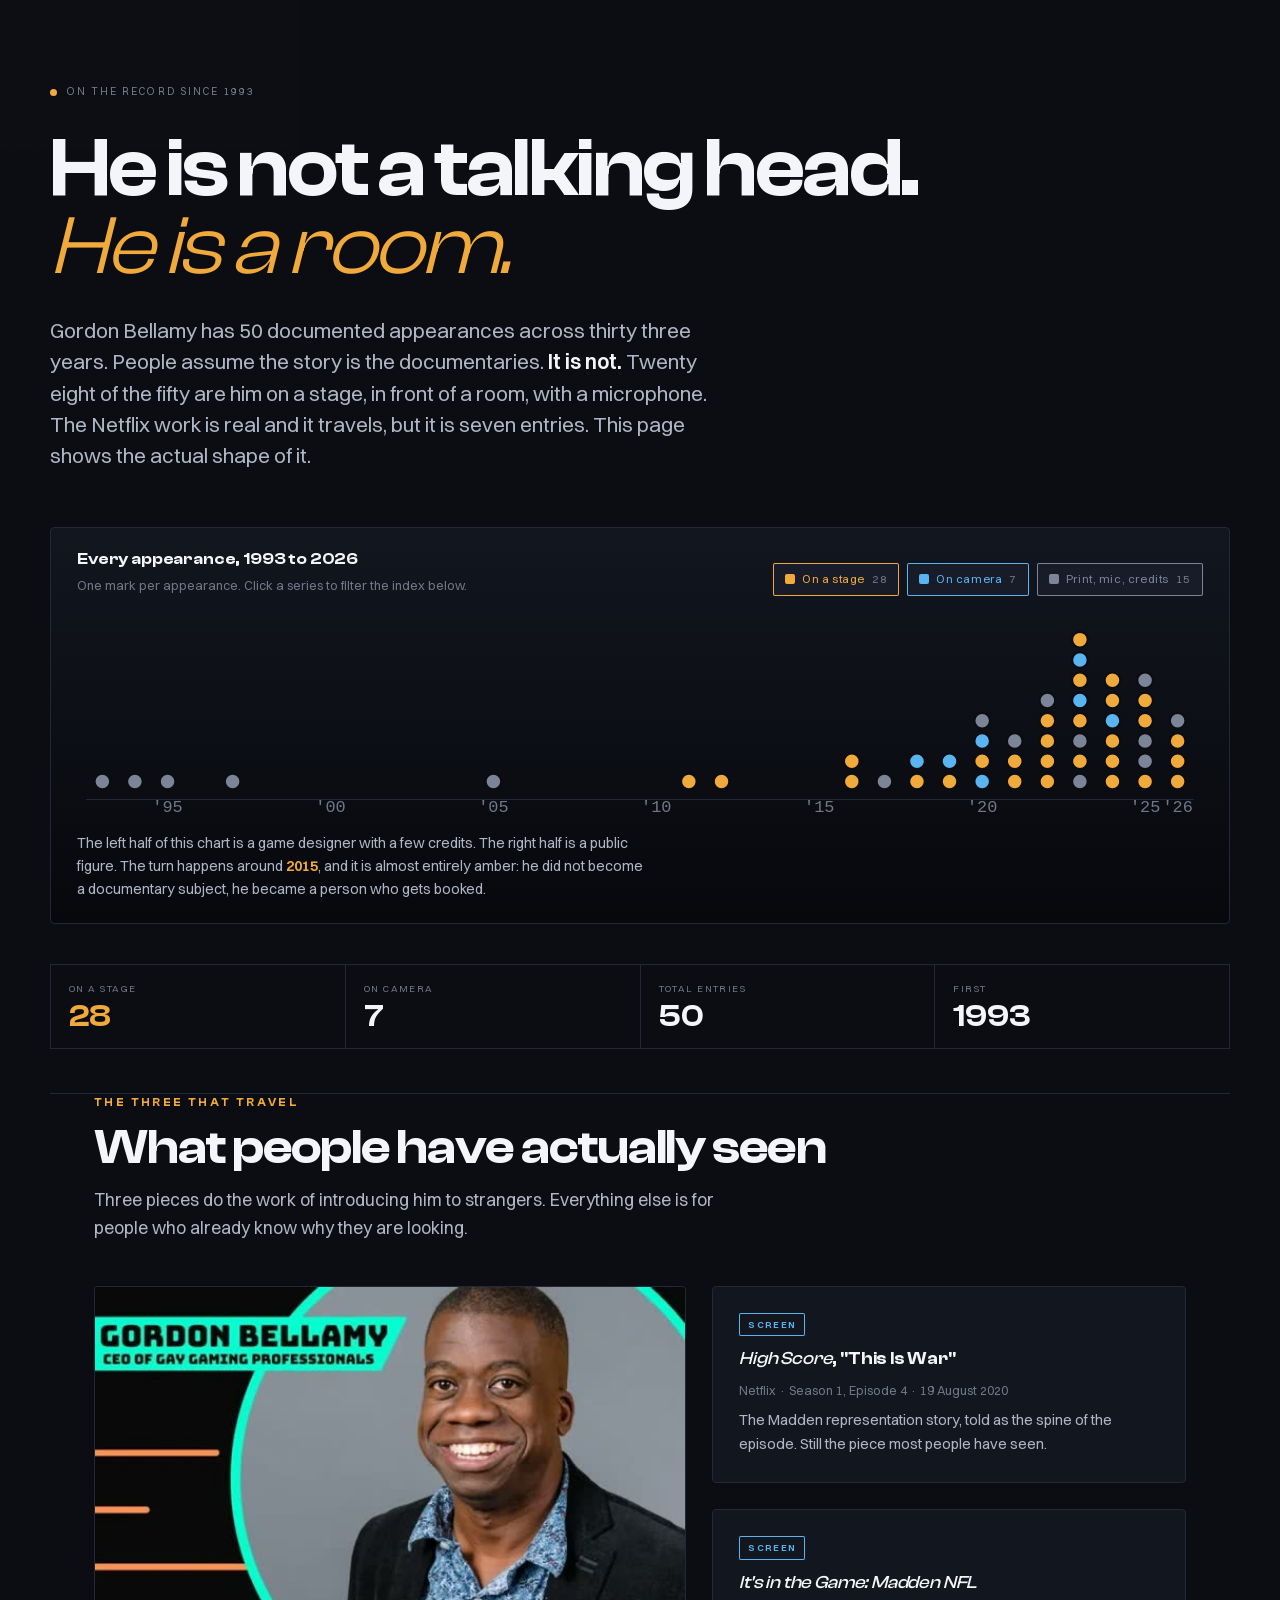
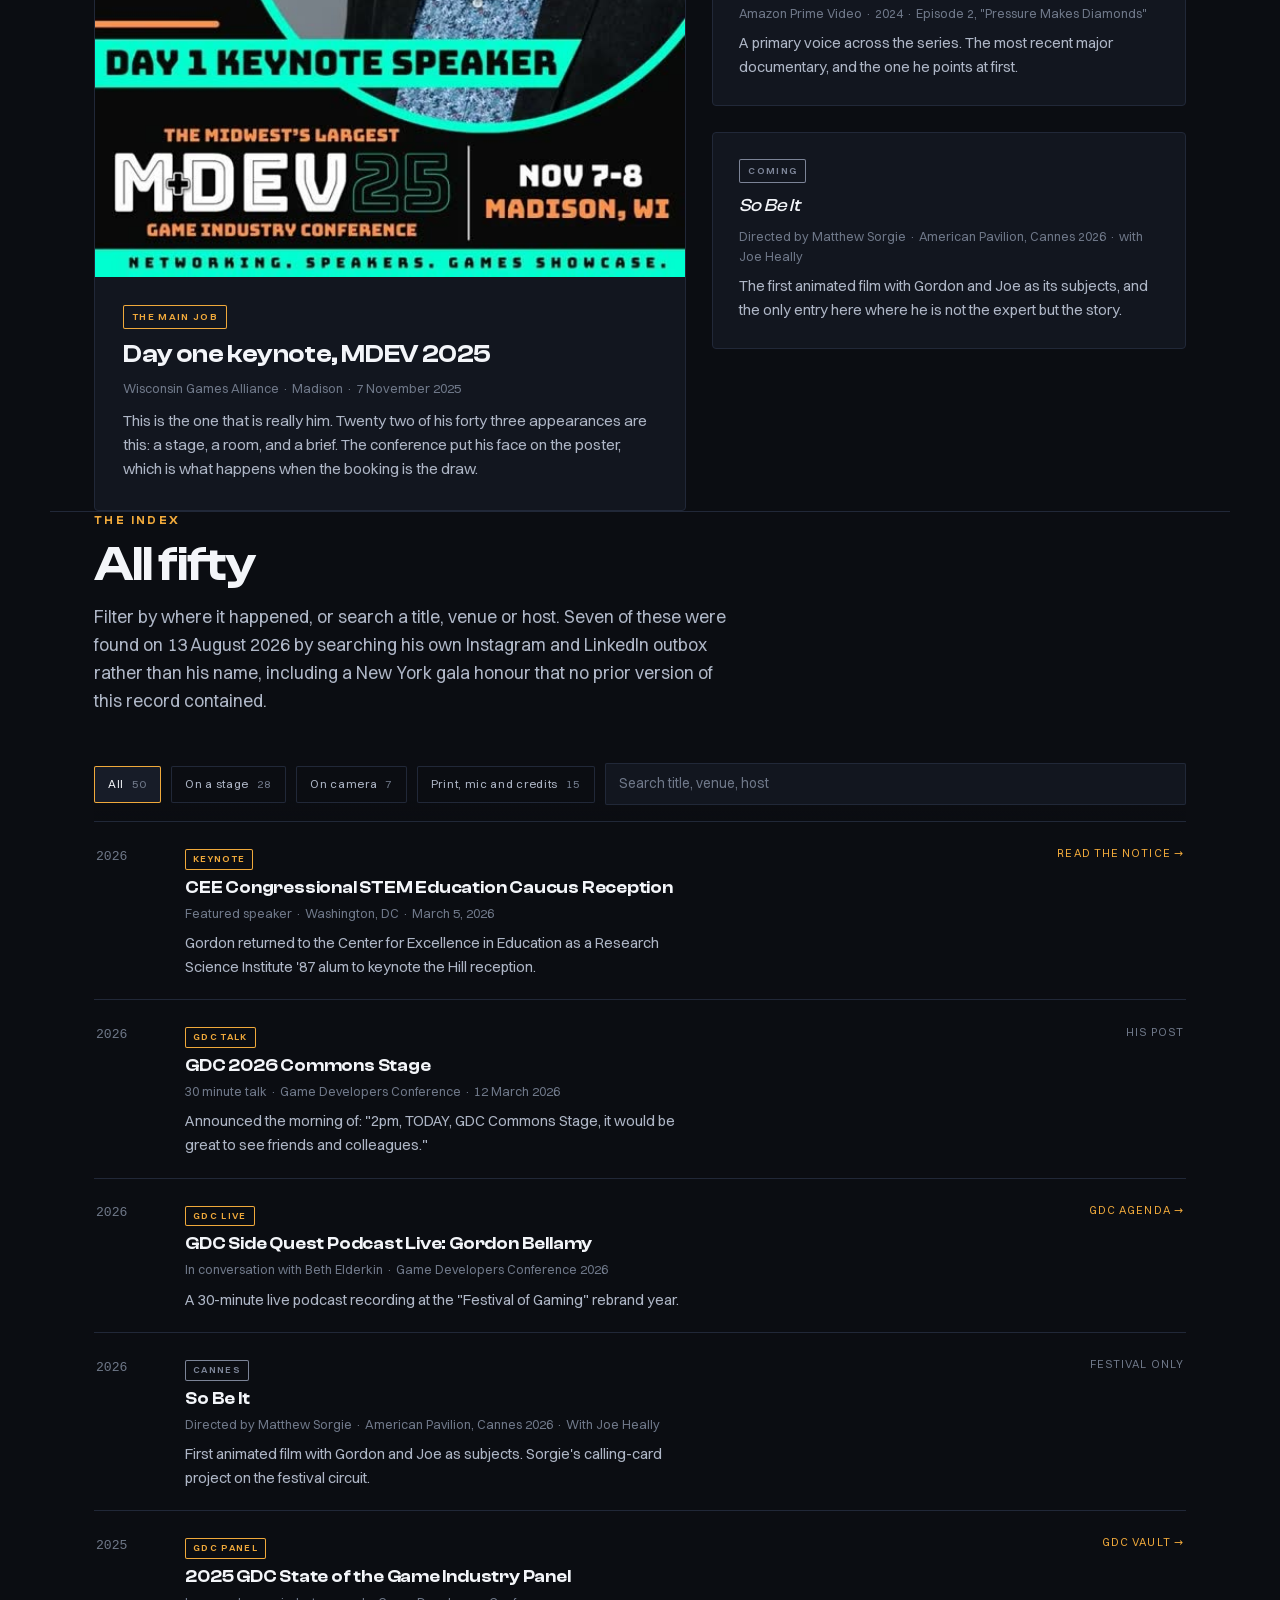
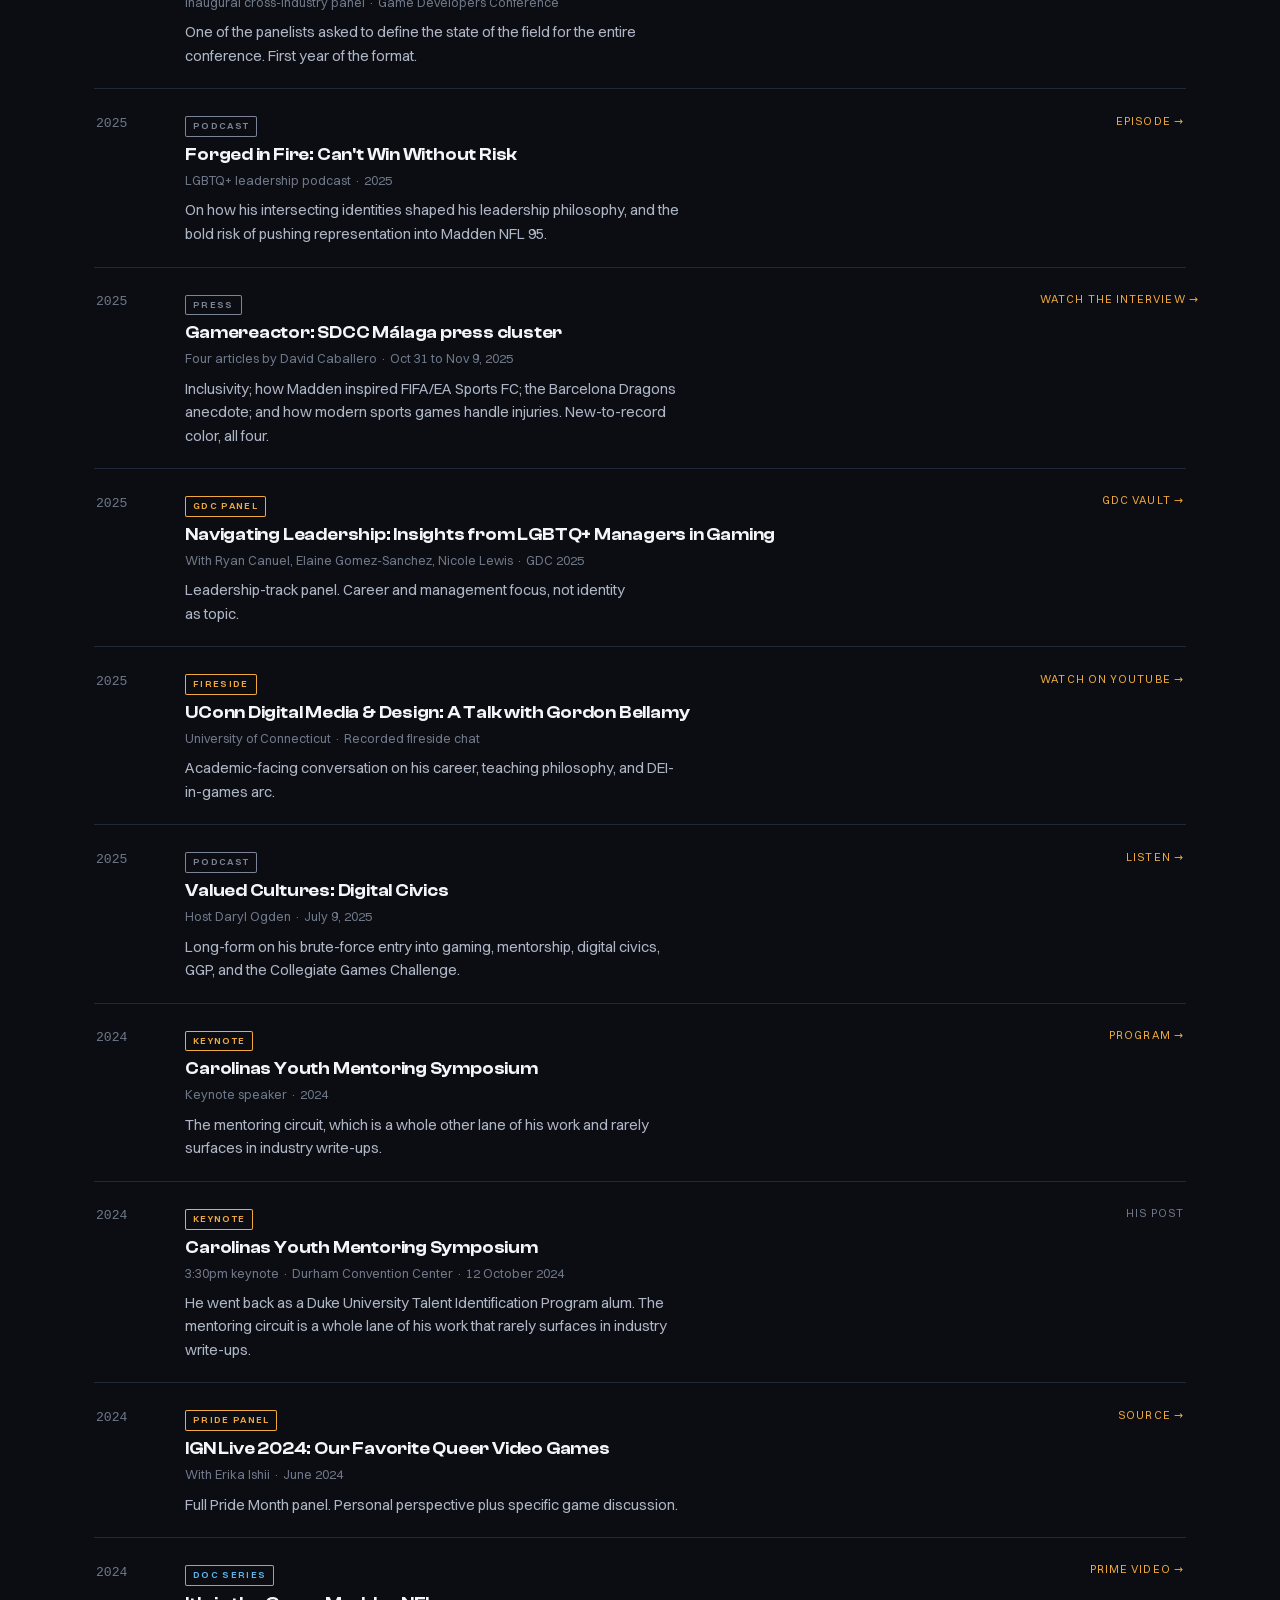
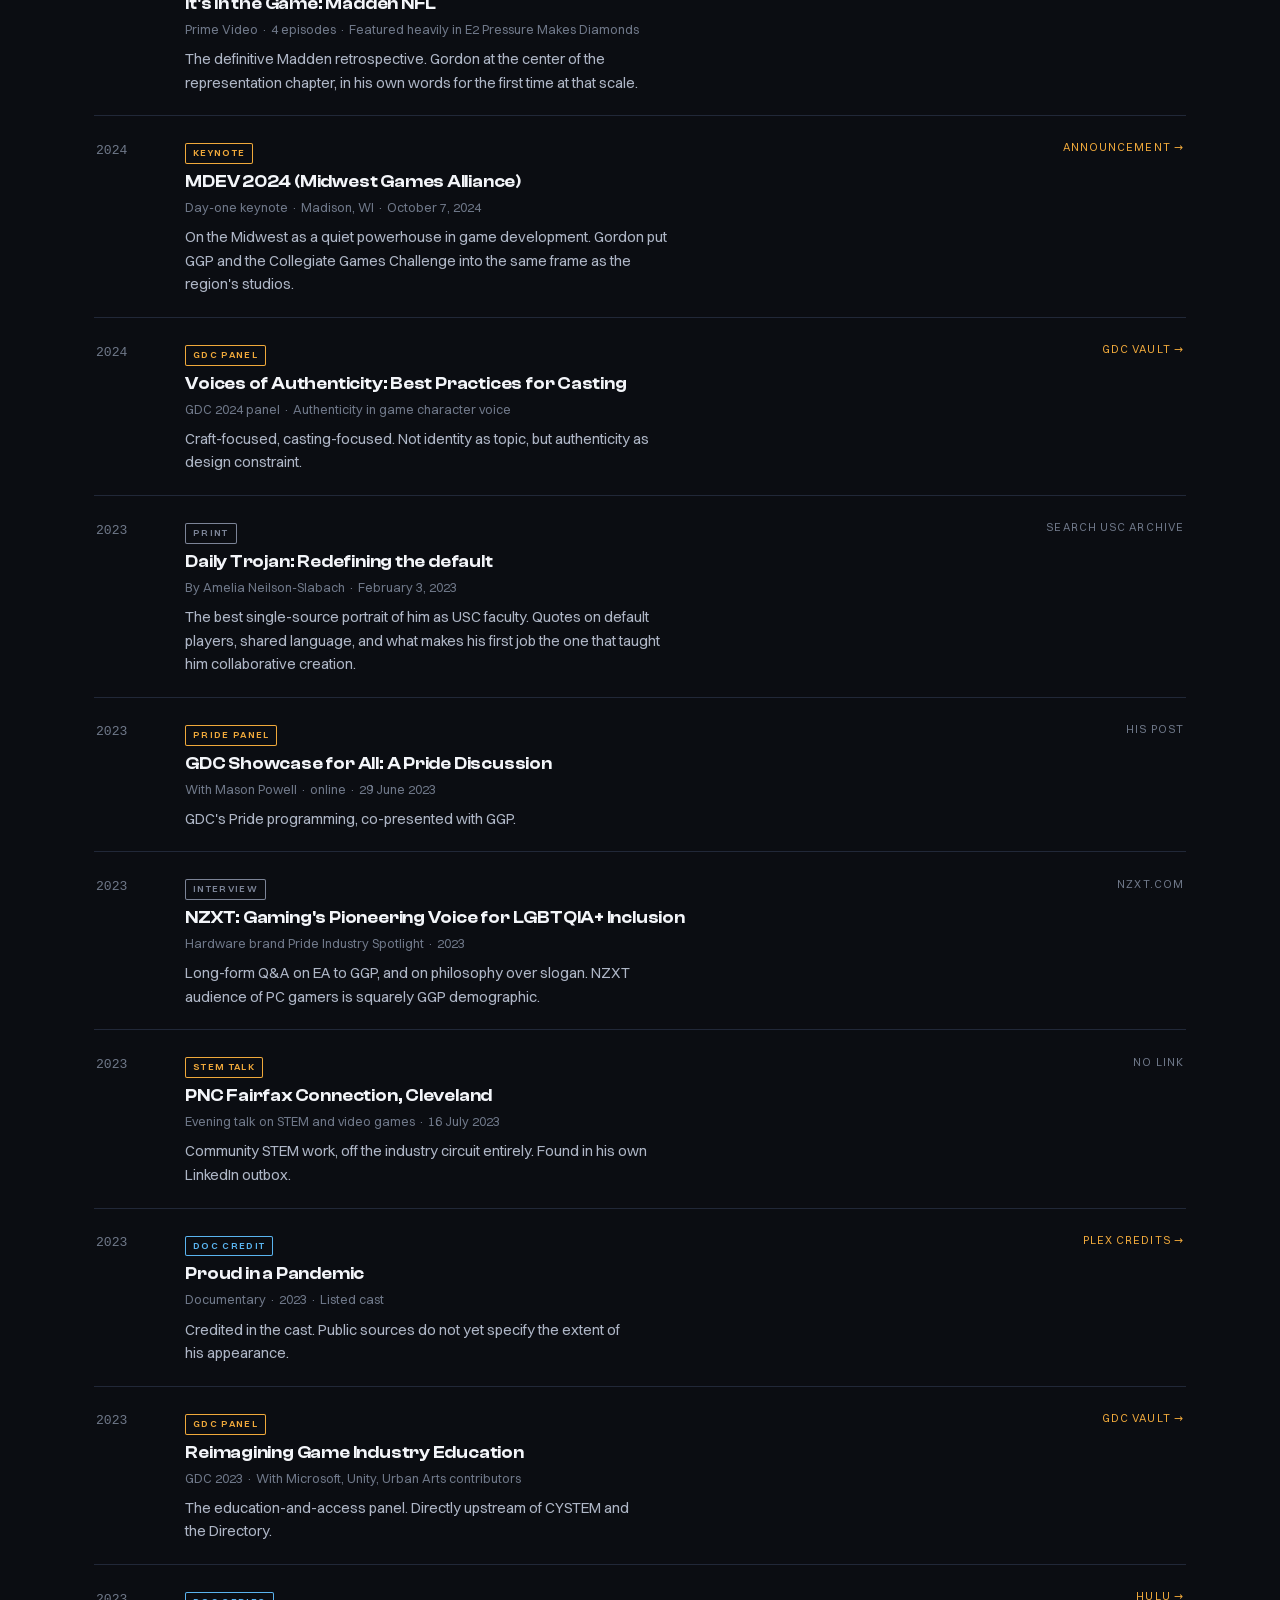
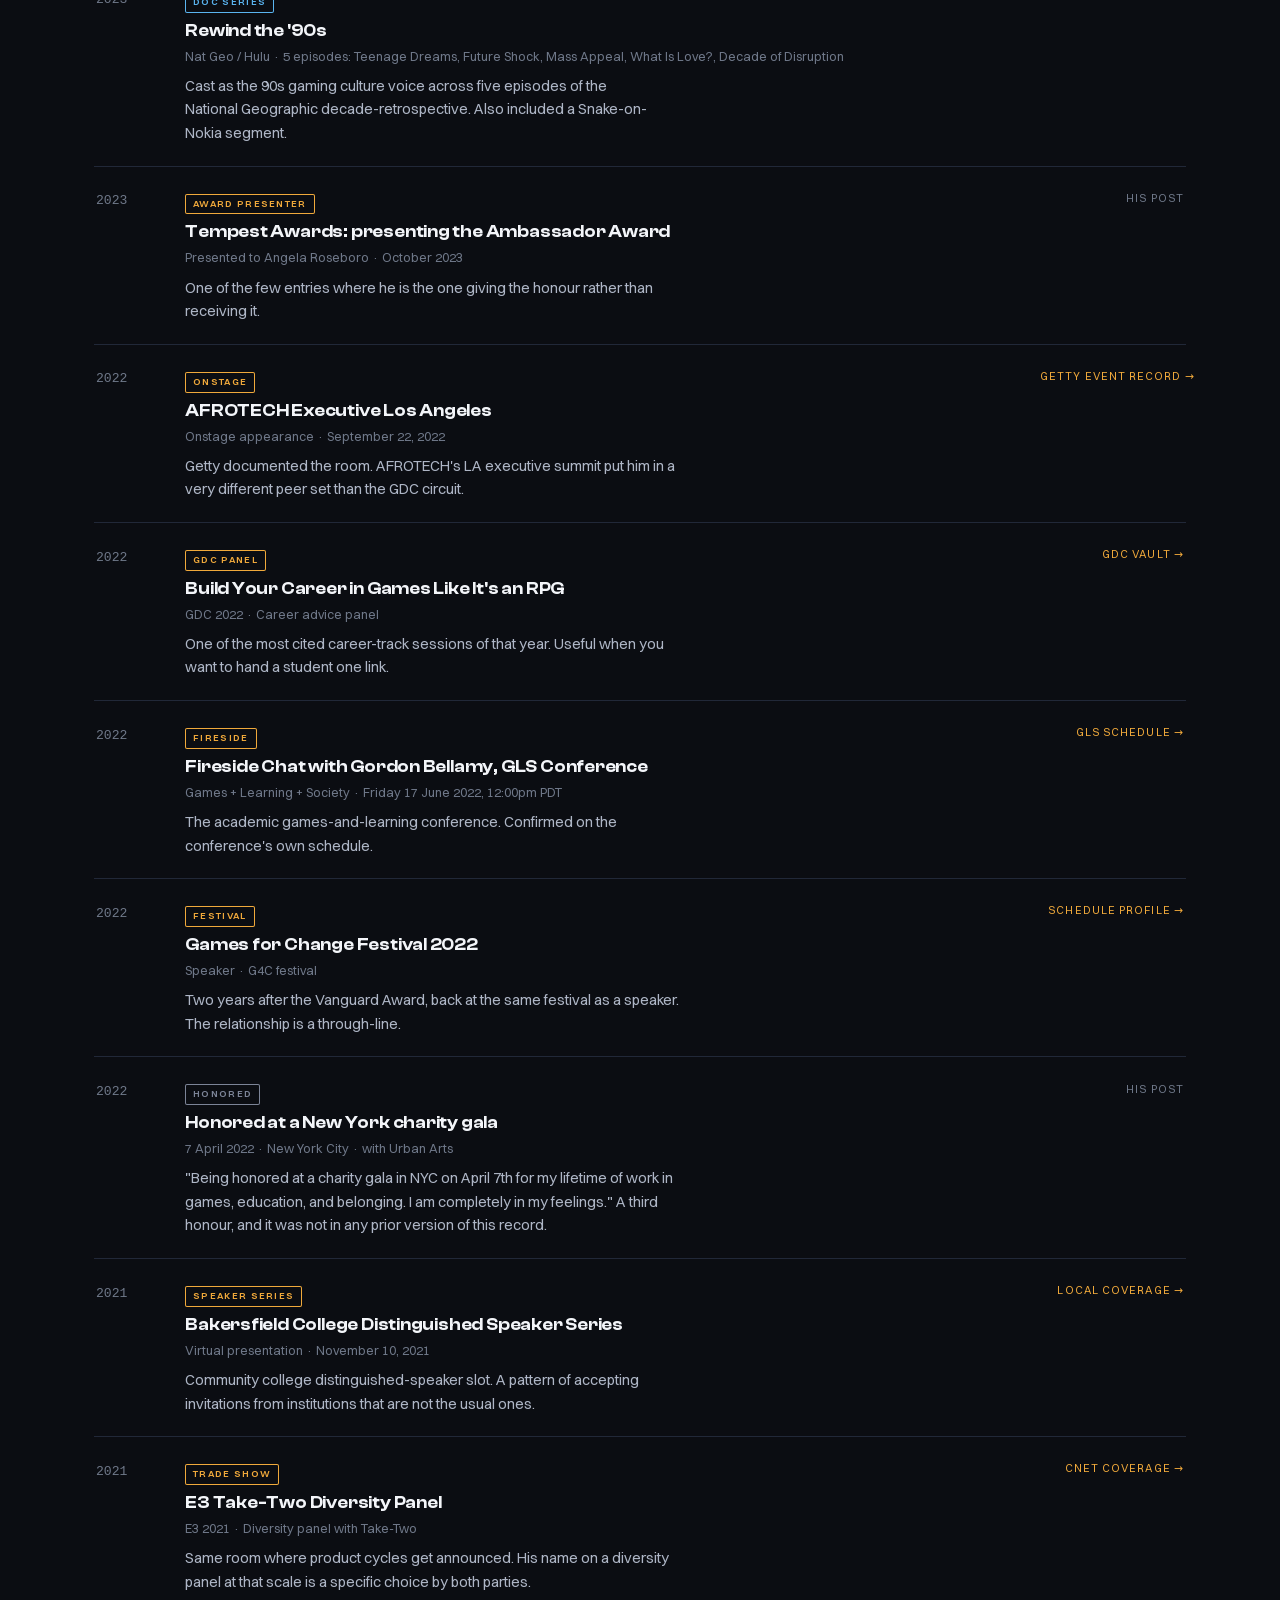
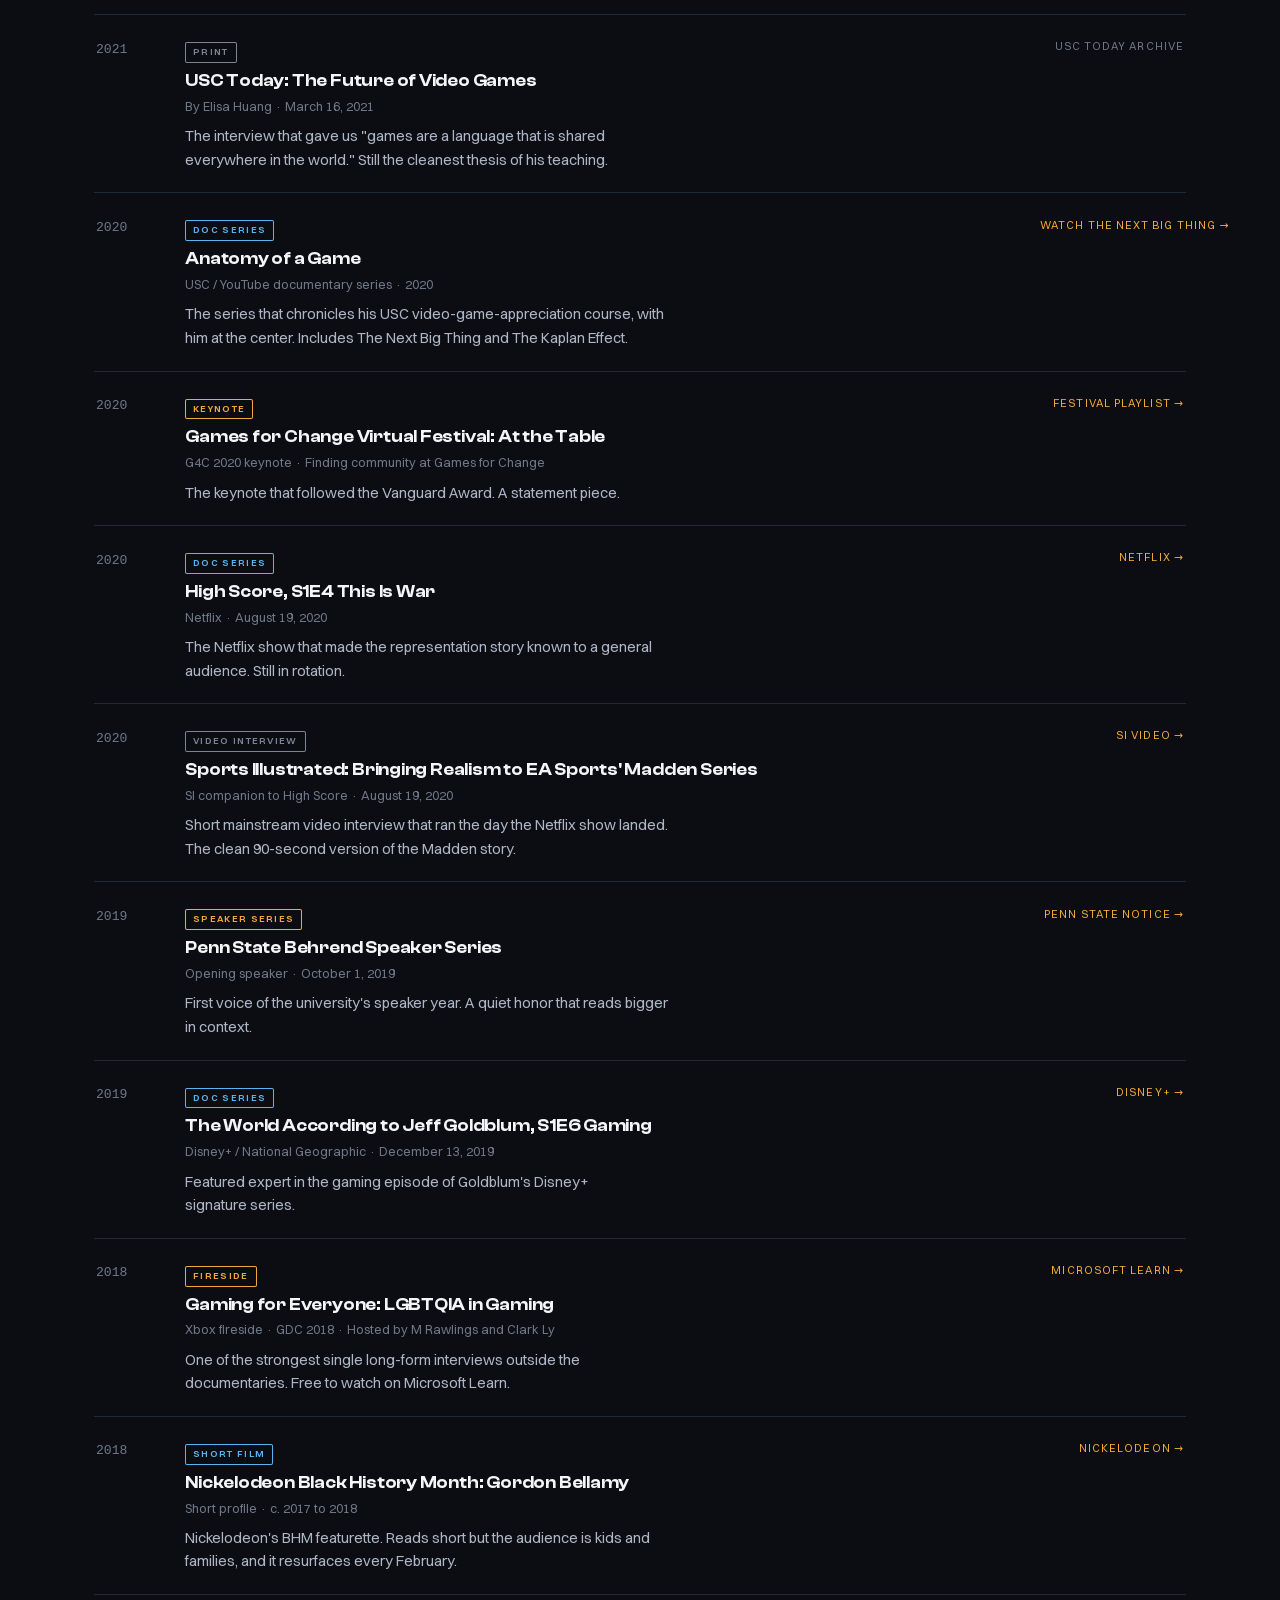
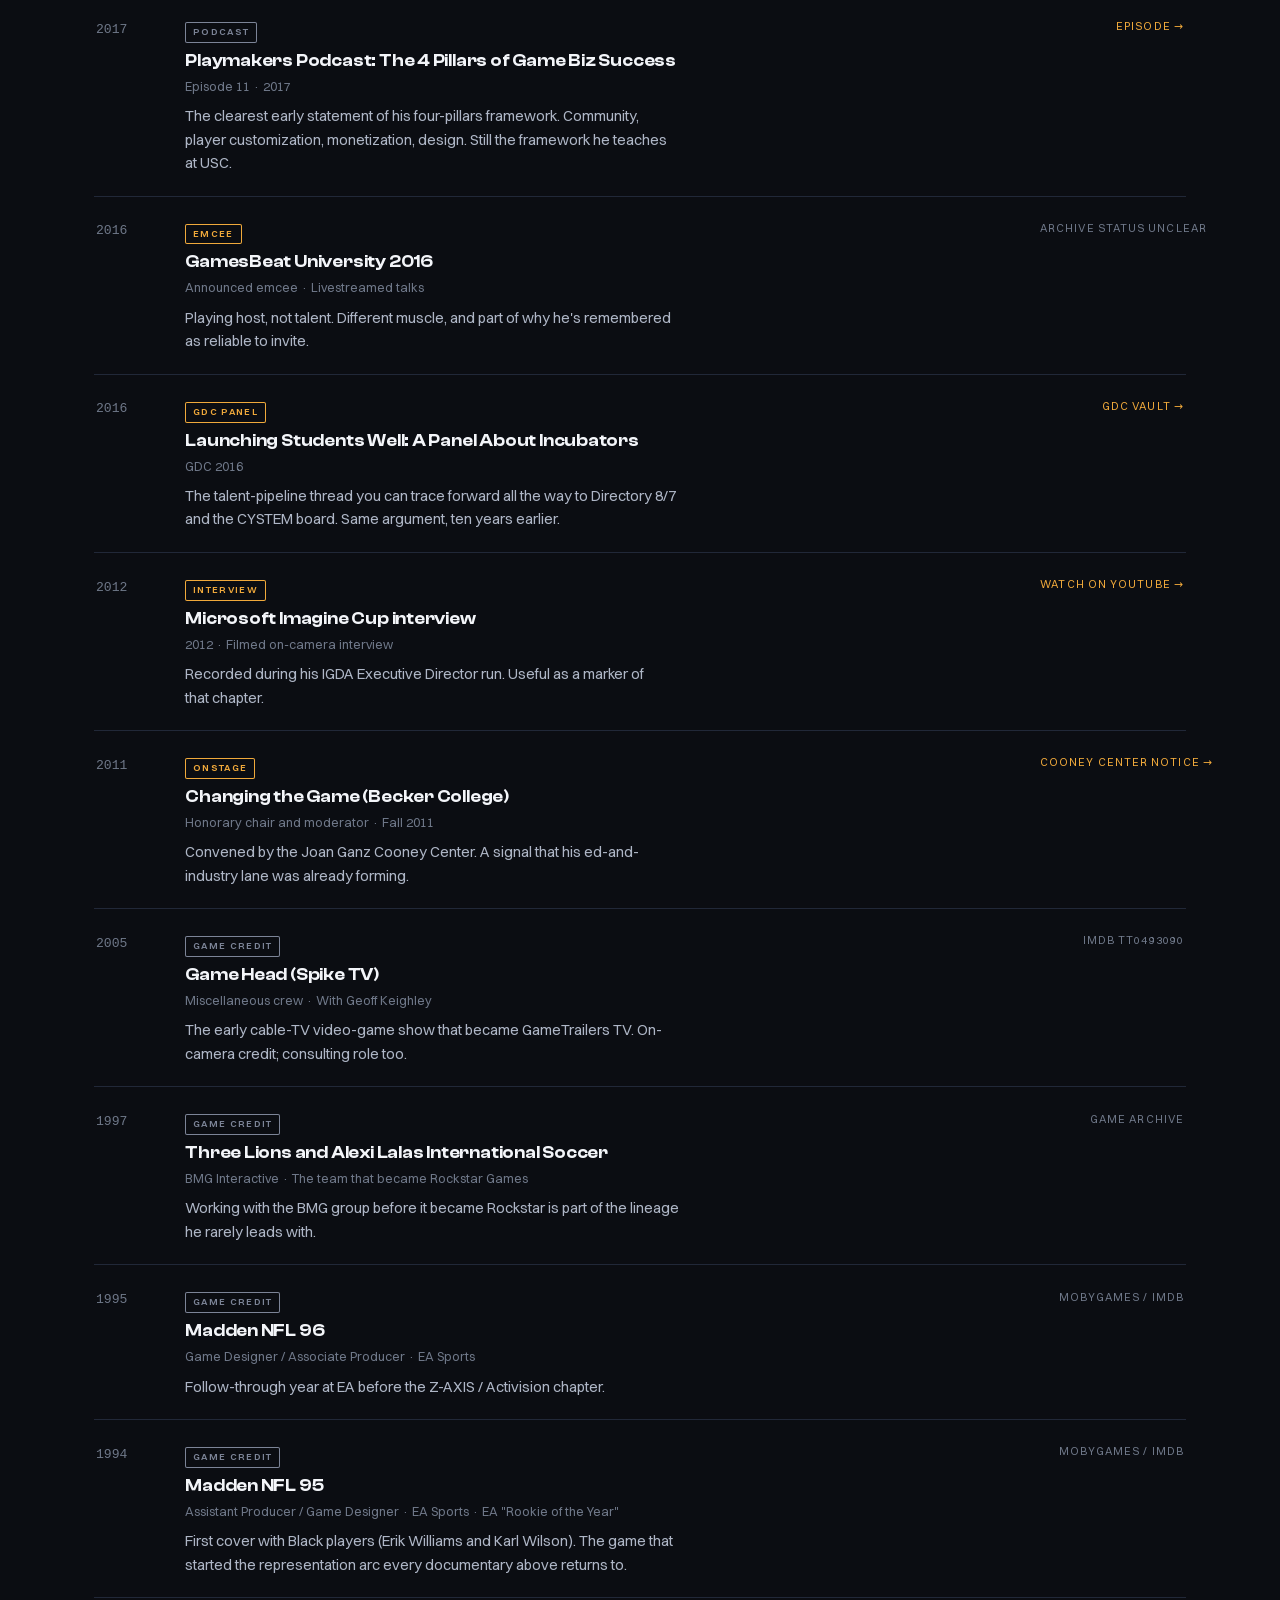
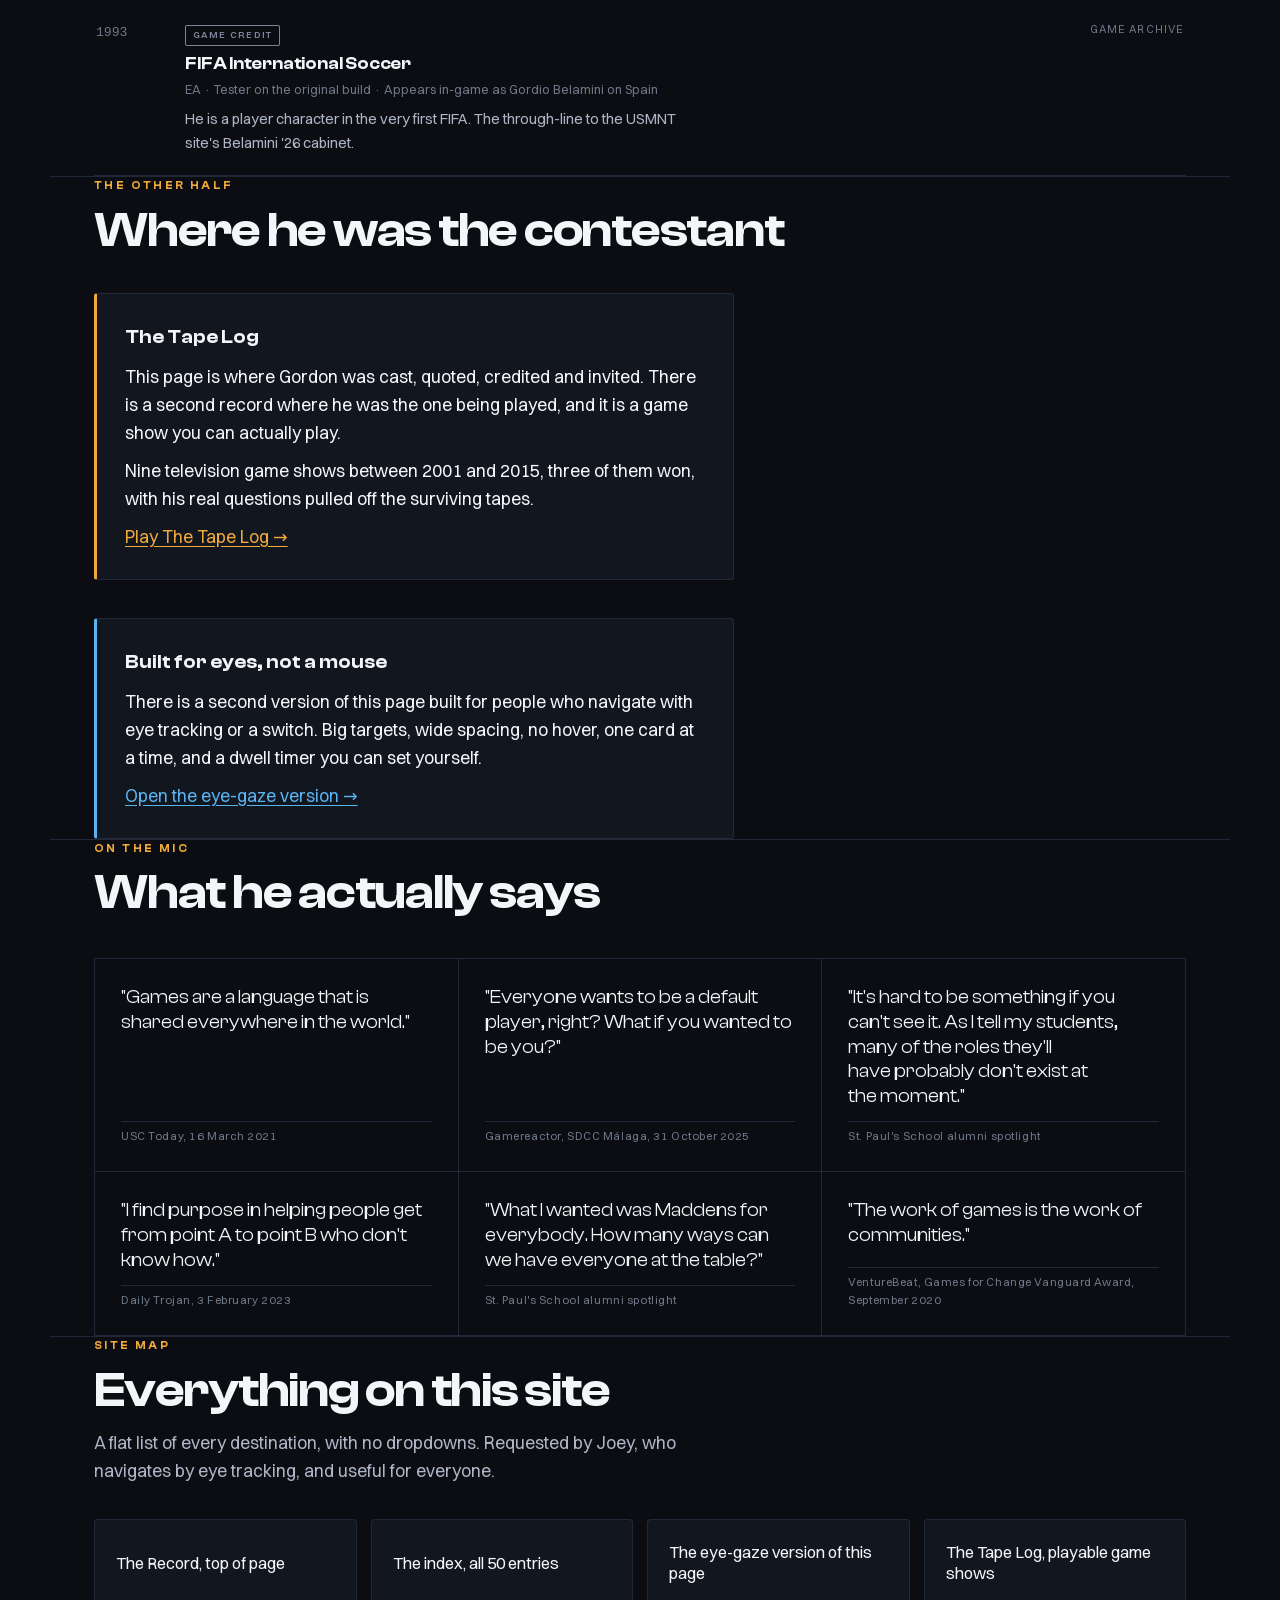
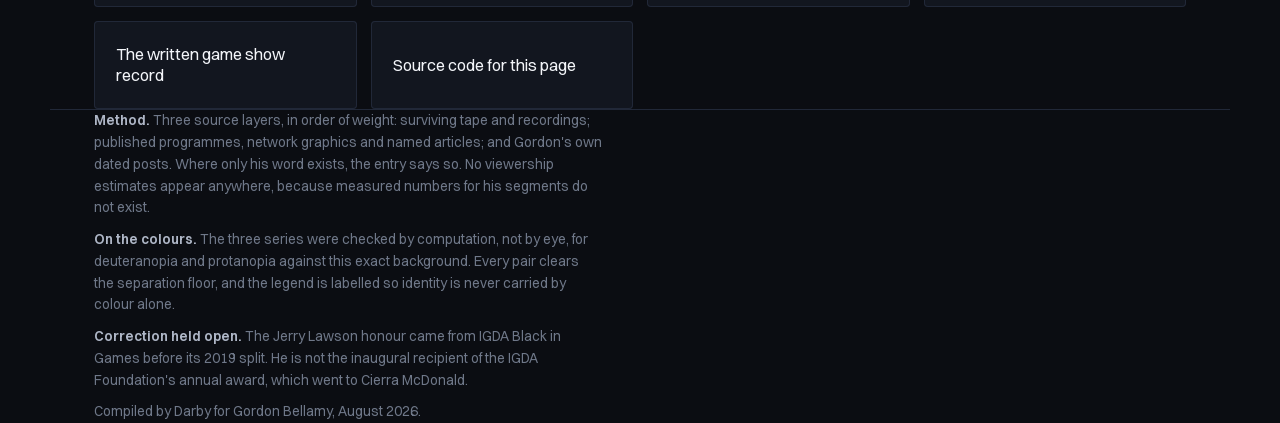
==== archive.html @ 1a642058 "Present Gordon Bellamy for paid speaking and board opportunities" ====
<!doctype html>
<html lang="en">
<head>
<meta charset="utf-8">
<meta name="viewport" content="width=device-width,initial-scale=1">
<title>The Record: Gordon Bellamy on other people's stages and screens</title>
<style>
@font-face{font-family:"Clash";src:url([data-uri]) format("woff2");font-weight:200 700;font-style:normal;font-display:swap}
@font-face{font-family:"Switzer";src:url([data-uri]) format("woff2");font-weight:100 900;font-style:normal;font-display:swap}

/* Committed dark on purpose: this is a room with the house lights down. */
:root{
  color-scheme:dark;
  --ground:#0B0D12; --deep:#07080C; --panel:#12161F; --panel2:#171C28;
  --ink:#F3F5F9; --ink2:#AEB6C6; --dim:#6F7889; --rule:#212838;
  /* Series colours. All three pairs validated for deuteranopia and protanopia
     against this surface: min normal dE 16, min CVD dE 15. */
  --stage:#F0A93B; --screen:#5AB4F0; --else:#7C8497;
  --measure:64ch;
}
*{box-sizing:border-box}
html{scroll-behavior:smooth}
body{margin:0;background:var(--ground);color:var(--ink);
  font-family:"Switzer",ui-sans-serif,system-ui,sans-serif;
  font-size:clamp(16px,.95rem + .2vw,17.5px);line-height:1.6;-webkit-font-smoothing:antialiased;
  overflow-x:clip}
.wrap{max-width:1180px;margin:0 auto;padding:0 clamp(18px,4vw,44px)}
h1,h2,h3,.disp{font-family:"Clash","Switzer",sans-serif;text-wrap:balance;margin:0}
p{margin:0;text-wrap:pretty}
a{color:inherit}
:focus-visible{outline:2px solid var(--stage);outline-offset:3px;border-radius:3px}
.mono{font-family:ui-monospace,"SF Mono",SFMono-Regular,Menlo,Consolas,monospace;font-variant-numeric:tabular-nums}
button{font:inherit;color:inherit;cursor:pointer;border:0;background:none}
.grain{position:fixed;inset:0;pointer-events:none;z-index:60;opacity:.14;mix-blend-mode:overlay}

/* ---------- masthead ---------- */
.top{padding:clamp(40px,7vw,84px) 0 clamp(28px,4vw,44px)}
.eyebrow{display:flex;align-items:center;gap:10px;font-size:.64rem;letter-spacing:.2em;
  text-transform:uppercase;color:var(--dim);margin-bottom:clamp(20px,3vw,30px)}
.eyebrow i{width:7px;height:7px;border-radius:50%;background:var(--stage);flex:none}
h1{font-weight:600;font-size:clamp(2.4rem,1.1rem + 6vw,5.2rem);line-height:.93;letter-spacing:-.03em}
h1 em{font-style:italic;font-weight:400;color:var(--stage)}
.thesis{max-width:56ch;margin-top:clamp(20px,3vw,30px);color:var(--ink2);
  font-size:clamp(1.05rem,.95rem + .5vw,1.3rem);line-height:1.5}
.thesis b{color:var(--ink);font-weight:600}

/* ---------- the chart ---------- */
.chartwrap{margin-top:clamp(32px,5vw,56px);border:1px solid var(--rule);background:linear-gradient(180deg,var(--panel),var(--deep));border-radius:4px;overflow:hidden}
.charthead{display:flex;flex-wrap:wrap;gap:14px 22px;justify-content:space-between;align-items:flex-end;
  padding:18px clamp(16px,2.4vw,26px) 14px}
.charttitle{font-family:"Clash","Switzer",sans-serif;font-weight:600;font-size:1.02rem;letter-spacing:-.01em}
.chartsub{font-size:.8rem;color:var(--dim);margin-top:3px}
.legend{display:flex;flex-wrap:wrap;gap:8px}
.lg{display:inline-flex;align-items:center;gap:7px;padding:7px 12px;border-radius:2px;
  font-size:.72rem;letter-spacing:.05em;box-shadow:inset 0 0 0 1px var(--rule);
  transition:box-shadow .15s,background .15s,opacity .15s;color:var(--ink2)}
.lg i{width:10px;height:10px;border-radius:2px;flex:none}
.lg[aria-pressed="true"]{background:var(--panel2);box-shadow:inset 0 0 0 1px currentColor}
.lg.off{opacity:.4}
.lg .n{color:var(--dim);font-variant-numeric:tabular-nums}
.plot{padding:6px clamp(16px,2.4vw,26px) 20px;position:relative}
.plot svg{width:100%;height:auto;display:block;overflow:visible}
.tip{position:absolute;pointer-events:none;z-index:5;background:var(--panel2);
  box-shadow:inset 0 0 0 1px var(--rule),0 10px 26px rgba(0,0,0,.55);border-radius:3px;
  padding:9px 12px;font-size:.78rem;max-width:280px;opacity:0;transform:translate(-50%,-118%);
  transition:opacity .12s;line-height:1.35}
.tip.on{opacity:1}
.tip .t{font-weight:600;display:block;margin-bottom:3px}
.tip .m{color:var(--dim);font-size:.72rem}
.readout{padding:0 clamp(16px,2.4vw,26px) 22px;margin-top:-6px;color:var(--ink2);font-size:.9rem;max-width:78ch}
.readout b{color:var(--stage);font-weight:600}

/* ---------- tallies ---------- */
.tally{display:grid;grid-template-columns:repeat(2,1fr);gap:1px;background:var(--rule);
  border:1px solid var(--rule);margin-top:clamp(26px,4vw,40px)}
@media(min-width:700px){.tally{grid-template-columns:repeat(4,1fr)}}
.tc{background:var(--ground);padding:16px 18px;display:flex;flex-direction:column;gap:4px}
.tc .k{font-size:.6rem;letter-spacing:.15em;text-transform:uppercase;color:var(--dim)}
.tc .v{font-family:"Clash","Switzer",sans-serif;font-weight:600;font-size:clamp(1.4rem,1rem + 1.2vw,2rem);line-height:1}
.tc.s .v{color:var(--stage)}

section{padding:clamp(46px,7vw,88px) 0;border-top:1px solid var(--rule)}
.rnum{display:block;font-family:"Clash","Switzer",sans-serif;font-weight:600;font-size:.68rem;
  letter-spacing:.22em;text-transform:uppercase;color:var(--stage);margin-bottom:10px}
h2{font-weight:600;font-size:clamp(1.8rem,1.2rem + 2.4vw,3.1rem);line-height:1.02;letter-spacing:-.025em}
.sub{max-width:var(--measure);color:var(--ink2);margin-top:14px}

/* ---------- marquee ---------- */
.marq{display:grid;gap:clamp(18px,2.5vw,26px);margin-top:clamp(28px,4vw,44px)}
@media(min-width:900px){.marq{grid-template-columns:1.25fr 1fr}}
.big{border:1px solid var(--rule);border-radius:4px;overflow:hidden;background:var(--panel);
  display:grid;grid-template-rows:auto 1fr}
.big img{width:100%;height:auto;display:block;aspect-ratio:1/1;object-fit:cover;object-position:center 22%}
.big .body{padding:clamp(20px,3vw,28px);display:grid;gap:10px;align-content:start}
.big h3{font-weight:600;font-size:clamp(1.2rem,1rem + .9vw,1.6rem);letter-spacing:-.015em;line-height:1.15}
.big .m{font-size:.8rem;color:var(--dim)}
.big p{color:var(--ink2);font-size:.95rem}
.stack{display:grid;gap:clamp(18px,2.5vw,26px);align-content:start}
.card{border:1px solid var(--rule);border-radius:4px;background:var(--panel);padding:clamp(18px,2.6vw,26px);
  display:grid;gap:8px}
.card h3{font-weight:600;font-size:1.12rem;letter-spacing:-.01em}
.card h3 em{font-style:italic;font-weight:500}
.card .m{font-size:.78rem;color:var(--dim)}
.card p{color:var(--ink2);font-size:.92rem}
.pill{justify-self:start;font-size:.6rem;letter-spacing:.14em;text-transform:uppercase;font-weight:600;
  padding:4px 9px;border-radius:2px;box-shadow:inset 0 0 0 1px currentColor}
.pill.stage{color:var(--stage)} .pill.screen{color:var(--screen)} .pill.else{color:var(--else)}

/* ---------- index ---------- */
.tools{display:flex;flex-wrap:wrap;gap:10px;align-items:center;margin-top:clamp(24px,3.5vw,34px);
  position:sticky;top:0;z-index:20;background:linear-gradient(180deg,var(--ground) 72%,transparent);
  padding:14px 0 16px}
.chip{padding:9px 14px;border-radius:2px;font-size:.72rem;letter-spacing:.06em;color:var(--ink2);
  box-shadow:inset 0 0 0 1px var(--rule);transition:box-shadow .15s,color .15s,background .15s;white-space:nowrap}
.chip[aria-pressed="true"]{background:var(--panel2);color:var(--ink);box-shadow:inset 0 0 0 1px var(--stage)}
.chip .n{color:var(--dim);font-variant-numeric:tabular-nums;margin-left:5px}
.search{flex:1;min-width:180px;padding:10px 14px;border-radius:2px;background:var(--panel);
  color:var(--ink);box-shadow:inset 0 0 0 1px var(--rule);border:0;font:inherit;font-size:.85rem}
.search::placeholder{color:var(--dim)}

.list{display:grid;gap:1px;background:var(--rule);border-block:1px solid var(--rule)}
.row{background:var(--ground);display:grid;gap:5px 22px;padding:20px 2px;
  grid-template-columns:1fr;align-items:start}
@media(min-width:860px){.row{grid-template-columns:4.2rem minmax(0,1fr) 9rem}}
.row .yr{font-family:ui-monospace,monospace;font-size:.82rem;color:var(--dim);font-variant-numeric:tabular-nums;
  padding-top:.28em}
.row .main{min-width:0}
/* the badge sits ABOVE the title on its own line. The old build inlined it and
   it collided with every italic title. */
.row .badge{display:inline-block;font-size:.58rem;letter-spacing:.14em;text-transform:uppercase;
  font-weight:600;padding:3px 8px;border-radius:2px;margin-bottom:7px;box-shadow:inset 0 0 0 1px currentColor}
.row.stage .badge{color:var(--stage)} .row.screen .badge{color:var(--screen)} .row.else .badge{color:var(--else)}
.row h4{margin:0;font-family:"Clash","Switzer",sans-serif;font-weight:600;font-size:1.1rem;
  letter-spacing:-.012em;line-height:1.25}
.row h4 em{font-style:italic;font-weight:500}
.row .m{font-size:.79rem;color:var(--dim);margin-top:5px}
.row .n{font-size:.92rem;color:var(--ink2);margin-top:8px;max-width:62ch}
.row .cta{font-size:.68rem;letter-spacing:.1em;text-transform:uppercase;color:var(--stage);
  text-decoration:none;white-space:nowrap;padding-top:.3em}
@media(min-width:860px){.row .cta{text-align:right}}
.row .cta:hover{text-decoration:underline;text-underline-offset:3px}
.row .cta.none{color:var(--dim)}
.empty{padding:36px 2px;color:var(--dim)}

.quotes{display:grid;grid-template-columns:repeat(auto-fill,minmax(min(300px,100%),1fr));gap:1px;
  background:var(--rule);border:1px solid var(--rule);margin-top:clamp(26px,4vw,40px)}
blockquote{margin:0;background:var(--ground);padding:clamp(20px,3vw,26px);display:flex;flex-direction:column;gap:12px}
blockquote p{font-family:"Clash","Switzer",sans-serif;font-weight:400;font-size:clamp(1rem,.95rem + .4vw,1.18rem);line-height:1.32}
blockquote cite{font-style:normal;font-size:.71rem;color:var(--dim);margin-top:auto;letter-spacing:.05em;
  padding-top:5px;border-top:1px solid var(--rule)}

.cross{margin-top:clamp(26px,4vw,38px);border:1px solid var(--rule);border-left:3px solid var(--stage);
  border-radius:3px;background:var(--panel);padding:clamp(20px,3vw,28px);display:grid;gap:10px;max-width:var(--measure)}
.cross h3{font-weight:600;font-size:1.2rem}
.cross a{color:var(--stage);text-underline-offset:3px}
.mapgrid{display:grid;grid-template-columns:repeat(auto-fit,minmax(260px,1fr));gap:14px;
  margin-top:clamp(24px,3.5vw,34px)}
.mapgrid a{display:flex;align-items:center;min-height:88px;padding:18px 22px;border-radius:4px;
  background:var(--panel);box-shadow:inset 0 0 0 1px var(--rule);text-decoration:none;
  font-size:1.02rem;line-height:1.3;transition:box-shadow .15s,color .15s}
.mapgrid a:hover{box-shadow:inset 0 0 0 2px var(--stage);color:var(--stage)}

footer{padding:clamp(38px,6vw,66px) 0 clamp(52px,8vw,86px);color:var(--dim);font-size:.85rem;border-top:1px solid var(--rule)}
footer .rows{display:grid;gap:10px;max-width:var(--measure)}
footer b{color:var(--ink2);font-weight:600}

@media (prefers-reduced-motion:reduce){html{scroll-behavior:auto}}
@media (prefers-reduced-motion:no-preference){
  @supports (animation-timeline:view()){
    .chartwrap,.marq,.tally,.quotes,.cross{animation:rise linear both;animation-timeline:view();animation-range:entry 0% entry 38%}
    @keyframes rise{from{opacity:0;transform:translateY(16px)}to{opacity:1;transform:none}}
  }
}
</style>
</head>
<body>

<svg class="grain" aria-hidden="true"><filter id="g"><feTurbulence type="fractalNoise" baseFrequency="0.82" numOctaves="3"/></filter><rect width="100%" height="100%" filter="url(#g)"/></svg>

<header class="top wrap" id="top">
  <div class="eyebrow"><i></i> On the record since 1993</div>
  <h1>He is not a talking head.<br><em>He is a room.</em></h1>
  <p class="thesis">Gordon Bellamy has 50 documented appearances across thirty three years. People assume the story is the documentaries. <b>It is not.</b> Twenty eight of the fifty are him on a stage, in front of a room, with a microphone. The Netflix work is real and it travels, but it is seven entries. This page shows the actual shape of it.</p>

  <div class="chartwrap">
    <div class="charthead">
      <div>
        <div class="charttitle">Every appearance, 1993 to 2026</div>
        <div class="chartsub">One mark per appearance. Click a series to filter the index below.</div>
      </div>
      <div class="legend" id="legend"></div>
    </div>
    <div class="plot" id="plot"><div class="tip" id="tip"></div></div>
    <p class="readout">The left half of this chart is a game designer with a few credits. The right half is a public figure. The turn happens around <b>2015</b>, and it is almost entirely amber: he did not become a documentary subject, he became a person who gets booked.</p>
  </div>

  <div class="tally">
    <div class="tc s"><span class="k">On a stage</span><span class="v">28</span></div>
    <div class="tc"><span class="k">On camera</span><span class="v">7</span></div>
    <div class="tc"><span class="k">Total entries</span><span class="v">50</span></div>
    <div class="tc"><span class="k">First</span><span class="v">1993</span></div>
  </div>
</header>

<main>
<section class="wrap">
  <span class="rnum">The three that travel</span>
  <h2>What people have actually seen</h2>
  <p class="sub">Three pieces do the work of introducing him to strangers. Everything else is for people who already know why they are looking.</p>

  <div class="marq">
    <article class="big">
      <img src="[data-uri]" alt="MDEV 2025 conference poster: Gordon Bellamy, CEO of Gay Gaming Professionals, Day 1 Keynote Speaker, Madison Wisconsin, November 7 to 8.">
      <div class="body">
        <span class="pill stage">The main job</span>
        <h3>Day one keynote, MDEV 2025</h3>
        <p class="m">Wisconsin Games Alliance · Madison · 7 November 2025</p>
        <p>This is the one that is really him. Twenty two of his forty three appearances are this: a stage, a room, and a brief. The conference put his face on the poster, which is what happens when the booking is the draw.</p>
      </div>
    </article>

    <div class="stack">
      <article class="card">
        <span class="pill screen">Screen</span>
        <h3><em>High Score</em>, "This Is War"</h3>
        <p class="m">Netflix · Season 1, Episode 4 · 19 August 2020</p>
        <p>The Madden representation story, told as the spine of the episode. Still the piece most people have seen.</p>
      </article>
      <article class="card">
        <span class="pill screen">Screen</span>
        <h3><em>It's in the Game: Madden NFL</em></h3>
        <p class="m">Amazon Prime Video · 2024 · Episode 2, "Pressure Makes Diamonds"</p>
        <p>A primary voice across the series. The most recent major documentary, and the one he points at first.</p>
      </article>
      <article class="card">
        <span class="pill else">Coming</span>
        <h3><em>So Be It</em></h3>
        <p class="m">Directed by Matthew Sorgie · American Pavilion, Cannes 2026 · with Joe Heally</p>
        <p>The first animated film with Gordon and Joe as its subjects, and the only entry here where he is not the expert but the story.</p>
      </article>
    </div>
  </div>
</section>

<section class="wrap">
  <span class="rnum">The index</span>
  <h2>All fifty</h2>
  <p class="sub">Filter by where it happened, or search a title, venue or host. Seven of these were found on 13 August 2026 by searching his own Instagram and LinkedIn outbox rather than his name, including a New York gala honour that no prior version of this record contained.</p>

  <div class="tools" id="tools">
    <button class="chip" data-f="all" aria-pressed="true">All <span class="n">50</span></button>
    <button class="chip" data-f="stage" aria-pressed="false">On a stage <span class="n">28</span></button>
    <button class="chip" data-f="screen" aria-pressed="false">On camera <span class="n">7</span></button>
    <button class="chip" data-f="else" aria-pressed="false">Print, mic and credits <span class="n">15</span></button>
    <input class="search" id="q" type="search" placeholder="Search title, venue, host" aria-label="Search the record">
  </div>
  <div class="list" id="list"></div>
</section>

<section class="wrap">
  <span class="rnum">The other half</span>
  <h2>Where he was the contestant</h2>
  <div class="cross">
    <h3>The Tape Log</h3>
    <p>This page is where Gordon was cast, quoted, credited and invited. There is a second record where he was the one being played, and it is a game show you can actually play.</p>
    <p>Nine television game shows between 2001 and 2015, three of them won, with his real questions pulled off the surviving tapes.</p>
    <p><a href="https://gordonusc.github.io/tape-log/">Play The Tape Log →</a></p>
  </div>
  <div class="cross" style="border-left-color:var(--screen)">
    <h3>Built for eyes, not a mouse</h3>
    <p>There is a second version of this page built for people who navigate with eye tracking or a switch. Big targets, wide spacing, no hover, one card at a time, and a dwell timer you can set yourself.</p>
    <p><a href="./eyes.html" style="color:var(--screen)">Open the eye-gaze version →</a></p>
  </div>
</section>

<section class="wrap">
  <span class="rnum">On the mic</span>
  <h2>What he actually says</h2>
  <div class="quotes">
    <blockquote><p>"Games are a language that is shared everywhere in the world."</p><cite>USC Today, 16 March 2021</cite></blockquote>
    <blockquote><p>"Everyone wants to be a default player, right? What if you wanted to be you?"</p><cite>Gamereactor, SDCC Málaga, 31 October 2025</cite></blockquote>
    <blockquote><p>"It's hard to be something if you can't see it. As I tell my students, many of the roles they'll have probably don't exist at the moment."</p><cite>St. Paul's School alumni spotlight</cite></blockquote>
    <blockquote><p>"I find purpose in helping people get from point A to point B who don't know how."</p><cite>Daily Trojan, 3 February 2023</cite></blockquote>
    <blockquote><p>"What I wanted was Maddens for everybody. How many ways can we have everyone at the table?"</p><cite>St. Paul's School alumni spotlight</cite></blockquote>
    <blockquote><p>"The work of games is the work of communities."</p><cite>VentureBeat, Games for Change Vanguard Award, September 2020</cite></blockquote>
  </div>
</section>
</main>

<section class="wrap" id="sitemap">
  <span class="rnum">Site map</span>
  <h2>Everything on this site</h2>
  <p class="sub">A flat list of every destination, with no dropdowns. Requested by Joey, who navigates by eye tracking, and useful for everyone.</p>
  <nav class="mapgrid" aria-label="Site map">
    <a href="#top">The Record, top of page</a>
    <a href="#record">The index, all 50 entries</a>
    <a href="./eyes.html">The eye-gaze version of this page</a>
    <a href="https://gordonusc.github.io/tape-log/">The Tape Log, playable game shows</a>
    <a href="https://gordonusc.github.io/tape-log/dossier.html">The written game show record</a>
    <a href="https://github.com/GordonUSC/media-log">Source code for this page</a>
  </nav>
</section>

<footer class="wrap">
  <div class="rows">
    <p><b>Method.</b> Three source layers, in order of weight: surviving tape and recordings; published programmes, network graphics and named articles; and Gordon's own dated posts. Where only his word exists, the entry says so. No viewership estimates appear anywhere, because measured numbers for his segments do not exist.</p>
    <p><b>On the colours.</b> The three series were checked by computation, not by eye, for deuteranopia and protanopia against this exact background. Every pair clears the separation floor, and the legend is labelled so identity is never carried by colour alone.</p>
    <p><b>Correction held open.</b> The Jerry Lawson honour came from IGDA Black in Games before its 2019 split. He is not the inaugural recipient of the IGDA Foundation's annual award, which went to Cierra McDonald.</p>
    <p>Compiled by Darby for Gordon Bellamy, August 2026.</p>
  </div>
</footer>

<script>
const ENTRIES=[{"year":"2026","cat":"stage","badge":"KEYNOTE","title":"CEE Congressional STEM Education Caucus Reception","meta":"Featured speaker · Washington, DC · March 5, 2026","note":"Gordon returned to the Center for Excellence in Education as a Research Science Institute '87 alum to keynote the Hill reception.","cta":"READ THE NOTICE","url":"https://www.cee.org/gordon-bellamy-featured-speaker-cee-congressional-reception","search":"cee stem congressional caucus reception washington dc bellamy featured speaker","series":"stage"},{"year":"2026","cat":"stage","series":"stage","badge":"GDC TALK","title":"GDC 2026 Commons Stage","meta":"30 minute talk · Game Developers Conference · 12 March 2026","note":"Announced the morning of: \"2pm, TODAY, GDC Commons Stage, it would be great to see friends and colleagues.\"","cta":"HIS POST","url":"","search":"gdc 2026 commons stage talk"},{"year":"2026","cat":"stage","badge":"GDC LIVE","title":"GDC Side Quest Podcast Live: Gordon Bellamy","meta":"In conversation with Beth Elderkin · Game Developers Conference 2026","note":"A 30-minute live podcast recording at the \"Festival of Gaming\" rebrand year.","cta":"GDC AGENDA","url":"https://schedule.gdconf.com/session/gdc-side-quest-podcast-live-gordon-bellamy/918284","search":"gdc side quest podcast live beth elderkin session festival gaming","series":"stage"},{"year":"2026","cat":"personal","badge":"CANNES","title":"So Be It","meta":"Directed by Matthew Sorgie · American Pavilion, Cannes 2026 · With Joe Heally","note":"First animated film with Gordon and Joe as subjects. Sorgie's calling-card project on the festival circuit.","cta":"FESTIVAL ONLY","url":"","search":"so be it cannes american pavilion matthew sorgie joe heally animated documentary","series":"else"},{"year":"2025","cat":"stage","badge":"GDC PANEL","title":"2025 GDC State of the Game Industry Panel","meta":"Inaugural cross-industry panel · Game Developers Conference","note":"One of the panelists asked to define the state of the field for the entire conference. First year of the format.","cta":"GDC VAULT","url":"https://gdcvault.com/play/1034964/2025-GDC-State-of-the","search":"gdc state of the game industry panel inaugural 2025","series":"stage"},{"year":"2025","cat":"mic","badge":"PODCAST","title":"Forged in Fire: Can't Win Without Risk","meta":"LGBTQ+ leadership podcast · 2025","note":"On how his intersecting identities shaped his leadership philosophy, and the bold risk of pushing representation into Madden NFL 95.","cta":"EPISODE","url":"https://www.forgedinfire.org/Gordon_Bellamy","search":"forged in fire podcast lgbtq leadership can't win without risk","series":"else"},{"year":"2025","cat":"print","badge":"PRESS","title":"Gamereactor: SDCC Málaga press cluster","meta":"Four articles by David Caballero · Oct 31 to Nov 9, 2025","note":"Inclusivity; how Madden inspired FIFA/EA Sports FC; the Barcelona Dragons anecdote; and how modern sports games handle injuries. New-to-record color, all four.","cta":"WATCH THE INTERVIEW","url":"https://www.gamereactor.eu/video/765483/Gordon+Bellamy+touches+on-inclusivity-in-video-games/","search":"gamereactor sdcc malaga david caballero inclusivity spain iban lobo","series":"else"},{"year":"2025","cat":"stage","badge":"GDC PANEL","title":"Navigating Leadership: Insights from LGBTQ+ Managers in Gaming","meta":"With Ryan Canuel, Elaine Gomez-Sanchez, Nicole Lewis · GDC 2025","note":"Leadership-track panel. Career and management focus, not identity as topic.","cta":"GDC VAULT","url":"https://gdcvault.com/play/1034710/Navigating-Leadership-Insights-from-LGBTQ","search":"navigating leadership lgbtq managers gaming ryan canuel elaine gomez nicole lewis gdc","series":"stage"},{"year":"2025","cat":"stage","badge":"FIRESIDE","title":"UConn Digital Media & Design: A Talk with Gordon Bellamy","meta":"University of Connecticut · Recorded fireside chat","note":"Academic-facing conversation on his career, teaching philosophy, and DEI-in-games arc.","cta":"WATCH ON YOUTUBE","url":"https://www.youtube.com/watch?v=Lb8ZcOXPQ-I","search":"uconn digital media design fireside chat","series":"stage"},{"year":"2025","cat":"mic","badge":"PODCAST","title":"Valued Cultures: Digital Civics","meta":"Host Daryl Ogden · July 9, 2025","note":"Long-form on his brute-force entry into gaming, mentorship, digital civics, GGP, and the Collegiate Games Challenge.","cta":"LISTEN","url":"https://www.playmakerspodcast.com/episodes/5","search":"valued cultures podcast digital civics daryl ogden usc july","series":"else"},{"year":"2024","cat":"stage","badge":"KEYNOTE","title":"Carolinas Youth Mentoring Symposium","meta":"Keynote speaker · 2024","note":"The mentoring circuit, which is a whole other lane of his work and rarely surfaces in industry write-ups.","cta":"PROGRAM","url":"https://youthmentoringcollaborative.org/2024cyms/","search":"carolinas youth mentoring symposium keynote","series":"stage"},{"year":"2024","cat":"stage","series":"stage","badge":"KEYNOTE","title":"Carolinas Youth Mentoring Symposium","meta":"3:30pm keynote · Durham Convention Center · 12 October 2024","note":"He went back as a Duke University Talent Identification Program alum. The mentoring circuit is a whole lane of his work that rarely surfaces in industry write-ups.","cta":"HIS POST","url":"","search":"carolinas youth mentoring symposium durham duke tip keynote"},{"year":"2024","cat":"stage","badge":"PRIDE PANEL","title":"IGN Live 2024: Our Favorite Queer Video Games","meta":"With Erika Ishii · June 2024","note":"Full Pride Month panel. Personal perspective plus specific game discussion.","cta":"","url":"https://www.ign.com/videos/ign-celebrates-our-favorite-queer-video-games-this-pride-month-ign-live-2024","search":"ign live 2024 pride panel erika ishii queer video games favorite","series":"stage"},{"year":"2024","cat":"screen","badge":"DOC SERIES","title":"It's in the Game: Madden NFL","meta":"Prime Video · 4 episodes · Featured heavily in E2 Pressure Makes Diamonds","note":"The definitive Madden retrospective. Gordon at the center of the representation chapter, in his own words for the first time at that scale.","cta":"PRIME VIDEO","url":"https://www.primevideo.com/detail/0OEFSGZIBTB9U8C8MDSHANVC87","search":"its in the game madden nfl amazon prime video documentary pressure makes diamonds","series":"screen"},{"year":"2024","cat":"stage","badge":"KEYNOTE","title":"MDEV 2024 (Midwest Games Alliance)","meta":"Day-one keynote · Madison, WI · October 7, 2024","note":"On the Midwest as a quiet powerhouse in game development. Gordon put GGP and the Collegiate Games Challenge into the same frame as the region's studios.","cta":"ANNOUNCEMENT","url":"https://www.wisconsingamesalliance.com/news/industry-executive-usc-professor-gordon-bellamy-to-keynote-mdev-day-1","search":"mdev madison wisconsin games alliance keynote midwest heartland","series":"stage"},{"year":"2024","cat":"stage","badge":"GDC PANEL","title":"Voices of Authenticity: Best Practices for Casting","meta":"GDC 2024 panel · Authenticity in game character voice","note":"Craft-focused, casting-focused. Not identity as topic, but authenticity as design constraint.","cta":"GDC VAULT","url":"https://gdcvault.com/play/1034709/Voices-of-Authenticity-Best-Practices","search":"voices of authenticity casting best practices gdc panel","series":"stage"},{"year":"2023","cat":"print","badge":"PRINT","title":"Daily Trojan: Redefining the default","meta":"By Amelia Neilson-Slabach · February 3, 2023","note":"The best single-source portrait of him as USC faculty. Quotes on default players, shared language, and what makes his first job the one that taught him collaborative creation.","cta":"SEARCH USC ARCHIVE","url":"","search":"daily trojan amelia neilson-slabach usc redefining default representation","series":"else"},{"year":"2023","cat":"stage","series":"stage","badge":"PRIDE PANEL","title":"GDC Showcase for All: A Pride Discussion","meta":"With Mason Powell · online · 29 June 2023","note":"GDC's Pride programming, co-presented with GGP.","cta":"HIS POST","url":"","search":"gdc showcase for all pride discussion mason powell"},{"year":"2023","cat":"print","badge":"INTERVIEW","title":"NZXT: Gaming's Pioneering Voice for LGBTQIA+ Inclusion","meta":"Hardware brand Pride Industry Spotlight · 2023","note":"Long-form Q&A on EA to GGP, and on philosophy over slogan. NZXT audience of PC gamers is squarely GGP demographic.","cta":"NZXT.COM","url":"","search":"nzxt pride pioneering voice lgbtqia+ inclusion gaming hardware","series":"else"},{"year":"2023","cat":"stage","series":"stage","badge":"STEM TALK","title":"PNC Fairfax Connection, Cleveland","meta":"Evening talk on STEM and video games · 16 July 2023","note":"Community STEM work, off the industry circuit entirely. Found in his own LinkedIn outbox.","cta":"NO LINK","url":"","search":"pnc fairfax cleveland stem video games talk"},{"year":"2023","cat":"screen","badge":"DOC CREDIT","title":"Proud in a Pandemic","meta":"Documentary · 2023 · Listed cast","note":"Credited in the cast. Public sources do not yet specify the extent of his appearance.","cta":"PLEX CREDITS","url":"https://watch.plex.tv/movie/proud-in-a-pandemic-2023/credits","search":"proud in a pandemic documentary lgbtq cast","series":"screen"},{"year":"2023","cat":"stage","badge":"GDC PANEL","title":"Reimagining Game Industry Education","meta":"GDC 2023 · With Microsoft, Unity, Urban Arts contributors","note":"The education-and-access panel. Directly upstream of CYSTEM and the Directory.","cta":"GDC VAULT","url":"https://gdcvault.com/play/1029297/Reimagining-Game-Industry-Education-Boosting","search":"reimagining game industry education boosting talent pipeline microsoft unity urban arts gdc","series":"stage"},{"year":"2023","cat":"screen","badge":"DOC SERIES","title":"Rewind the '90s","meta":"Nat Geo / Hulu · 5 episodes: Teenage Dreams, Future Shock, Mass Appeal, What Is Love?, Decade of Disruption","note":"Cast as the 90s gaming culture voice across five episodes of the National Geographic decade-retrospective. Also included a Snake-on-Nokia segment.","cta":"HULU","url":"https://www.hulu.com/series/rewind-the-90s-a97ed9f5-849e-4c47-9347-d5188c3e9d55","search":"rewind the 90s national geographic hulu disney plus documentary five episodes","series":"screen"},{"year":"2023","cat":"stage","series":"stage","badge":"AWARD PRESENTER","title":"Tempest Awards: presenting the Ambassador Award","meta":"Presented to Angela Roseboro · October 2023","note":"One of the few entries where he is the one giving the honour rather than receiving it.","cta":"HIS POST","url":"","search":"tempest awards ambassador angela roseboro presenter esports"},{"year":"2022","cat":"stage","badge":"ONSTAGE","title":"AFROTECH Executive Los Angeles","meta":"Onstage appearance · September 22, 2022","note":"Getty documented the room. AFROTECH's LA executive summit put him in a very different peer set than the GDC circuit.","cta":"GETTY EVENT RECORD","url":"https://www.gettyimages.com/photos/gordon-bellamy","search":"afrotech executive los angeles onstage","series":"stage"},{"year":"2022","cat":"stage","badge":"GDC PANEL","title":"Build Your Career in Games Like It's an RPG","meta":"GDC 2022 · Career advice panel","note":"One of the most cited career-track sessions of that year. Useful when you want to hand a student one link.","cta":"GDC VAULT","url":"https://gdcvault.com/play/1027708/Build-Your-Career-in-Games","search":"build your career in games like it's an rpg gdc panel","series":"stage"},{"year":"2022","cat":"stage","series":"stage","badge":"FIRESIDE","title":"Fireside Chat with Gordon Bellamy, GLS Conference","meta":"Games + Learning + Society · Friday 17 June 2022, 12:00pm PDT","note":"The academic games-and-learning conference. Confirmed on the conference's own schedule.","cta":"GLS SCHEDULE","url":"https://glsconference2022.sched.com/speaker/gordonbellamy","search":"gls conference 2022 fireside chat games learning society"},{"year":"2022","cat":"stage","badge":"FESTIVAL","title":"Games for Change Festival 2022","meta":"Speaker · G4C festival","note":"Two years after the Vanguard Award, back at the same festival as a speaker. The relationship is a through-line.","cta":"SCHEDULE PROFILE","url":"https://g4c2022.sched.com/speaker/gordon_bellamy.244f101i","search":"games for change festival g4c speaker 2022","series":"stage"},{"year":"2022","cat":"stage","series":"else","badge":"HONORED","title":"Honored at a New York charity gala","meta":"7 April 2022 · New York City · with Urban Arts","note":"\"Being honored at a charity gala in NYC on April 7th for my lifetime of work in games, education, and belonging. I am completely in my feelings.\" A third honour, and it was not in any prior version of this record.","cta":"HIS POST","url":"","search":"urban arts charity gala new york honored lifetime work games education belonging award"},{"year":"2021","cat":"stage","badge":"SPEAKER SERIES","title":"Bakersfield College Distinguished Speaker Series","meta":"Virtual presentation · November 10, 2021","note":"Community college distinguished-speaker slot. A pattern of accepting invitations from institutions that are not the usual ones.","cta":"LOCAL COVERAGE","url":"https://www.kget.com/news/local-news/gordon-bellamy-usc-professor-and-madden-nfl-game-designer-next-up-in-bcs-distinguished-speaker-series/","search":"bakersfield college distinguished speaker series virtual november","series":"stage"},{"year":"2021","cat":"stage","badge":"TRADE SHOW","title":"E3 Take-Two Diversity Panel","meta":"E3 2021 · Diversity panel with Take-Two","note":"Same room where product cycles get announced. His name on a diversity panel at that scale is a specific choice by both parties.","cta":"CNET COVERAGE","url":"https://www.cnet.com/tech/gaming/e3-2021-discusses-diversity-on-the-video-game-industrys-biggest-stage/","search":"e3 take-two diversity panel video game industry biggest stage","series":"stage"},{"year":"2021","cat":"print","badge":"PRINT","title":"USC Today: The Future of Video Games","meta":"By Elisa Huang · March 16, 2021","note":"The interview that gave us \"games are a language that is shared everywhere in the world.\" Still the cleanest thesis of his teaching.","cta":"USC TODAY ARCHIVE","url":"","search":"usc today elisa huang future of video games games are a global phenomenon language","series":"else"},{"year":"2020","cat":"screen","badge":"DOC SERIES","title":"Anatomy of a Game","meta":"USC / YouTube documentary series · 2020","note":"The series that chronicles his USC video-game-appreciation course, with him at the center. Includes The Next Big Thing and The Kaplan Effect.","cta":"WATCH THE NEXT BIG THING","url":"https://www.youtube.com/watch?v=upYuDtaChUY","search":"anatomy of a game usc youtube documentary the next big thing kaplan effect gordon bellamy teaches","series":"screen"},{"year":"2020","cat":"stage","badge":"KEYNOTE","title":"Games for Change Virtual Festival: At the Table","meta":"G4C 2020 keynote · Finding community at Games for Change","note":"The keynote that followed the Vanguard Award. A statement piece.","cta":"FESTIVAL PLAYLIST","url":"https://www.youtube.com/playlist?list=PL1G85ERLMItAIUEX8NGbdrkJ0l-2fvcof","search":"games for change virtual festival keynote at the table finding community","series":"stage"},{"year":"2020","cat":"screen","badge":"DOC SERIES","title":"High Score, S1E4 This Is War","meta":"Netflix · August 19, 2020","note":"The Netflix show that made the representation story known to a general audience. Still in rotation.","cta":"NETFLIX","url":"https://www.netflix.com/title/81019087","search":"high score netflix this is war episode 4 madden representation black players","series":"screen"},{"year":"2020","cat":"print","badge":"VIDEO INTERVIEW","title":"Sports Illustrated: Bringing Realism to EA Sports' Madden Series","meta":"SI companion to High Score · August 19, 2020","note":"Short mainstream video interview that ran the day the Netflix show landed. The clean 90-second version of the Madden story.","cta":"SI VIDEO","url":"https://www.si.com/extra-mustard/video/2020/08/19/bringing-realism-to-ea-sports-madden-series","search":"sports illustrated realism ea sports madden series high score companion","series":"else"},{"year":"2019","cat":"stage","badge":"SPEAKER SERIES","title":"Penn State Behrend Speaker Series","meta":"Opening speaker · October 1, 2019","note":"First voice of the university's speaker year. A quiet honor that reads bigger in context.","cta":"PENN STATE NOTICE","url":"https://behrend.psu.edu/story/44916/2019/09/24/madden-nfl-game-designer-open-penn-state-behrends-speaker-series","search":"penn state behrend speaker series madden opening october","series":"stage"},{"year":"2019","cat":"screen","badge":"DOC SERIES","title":"The World According to Jeff Goldblum, S1E6 Gaming","meta":"Disney+ / National Geographic · December 13, 2019","note":"Featured expert in the gaming episode of Goldblum's Disney+ signature series.","cta":"DISNEY+","url":"https://www.disneyplus.com/series/the-world-according-to-jeff-goldblum/6W1QCVHcKcnZ","search":"jeff goldblum disney plus national geographic world according to gaming episode 6","series":"screen"},{"year":"2018","cat":"stage","badge":"FIRESIDE","title":"Gaming for Everyone: LGBTQIA in Gaming","meta":"Xbox fireside · GDC 2018 · Hosted by M Rawlings and Clark Ly","note":"One of the strongest single long-form interviews outside the documentaries. Free to watch on Microsoft Learn.","cta":"MICROSOFT LEARN","url":"https://learn.microsoft.com/en-us/shows/level-up/gaming-for-everyone-lgbtqia-in-gaming-gordon-bellamy-fireside-chat","search":"gaming for everyone lgbtqia xbox gdc fireside microsoft learn m rawlings clark ly","series":"stage"},{"year":"2018","cat":"screen","badge":"SHORT FILM","title":"Nickelodeon Black History Month: Gordon Bellamy","meta":"Short profile · c. 2017 to 2018","note":"Nickelodeon's BHM featurette. Reads short but the audience is kids and families, and it resurfaces every February.","cta":"NICKELODEON","url":"https://www.nick.com/video-clips/uoqhv0/black-history-month-gordon-bellamy","search":"nickelodeon black history month gordon bellamy short profile role model","series":"screen"},{"year":"2017","cat":"mic","badge":"PODCAST","title":"Playmakers Podcast: The 4 Pillars of Game Biz Success","meta":"Episode 11 · 2017","note":"The clearest early statement of his four-pillars framework. Community, player customization, monetization, design. Still the framework he teaches at USC.","cta":"EPISODE","url":"https://www.playmakerspodcast.com/episodes/5","search":"playmakers podcast four pillars game biz success episode 11","series":"else"},{"year":"2016","cat":"stage","badge":"EMCEE","title":"GamesBeat University 2016","meta":"Announced emcee · Livestreamed talks","note":"Playing host, not talent. Different muscle, and part of why he's remembered as reliable to invite.","cta":"ARCHIVE STATUS UNCLEAR","url":"","search":"gamesbeat university emcee 2016 livestream announcement talks","series":"stage"},{"year":"2016","cat":"stage","badge":"GDC PANEL","title":"Launching Students Well: A Panel About Incubators","meta":"GDC 2016","note":"The talent-pipeline thread you can trace forward all the way to Directory 8/7 and the CYSTEM board. Same argument, ten years earlier.","cta":"GDC VAULT","url":"https://www.gdcvault.com/play/1023123/Launching-Students-Well-A-Panel","search":"gdc launching students well incubators panel post graduation","series":"stage"},{"year":"2012","cat":"stage","badge":"INTERVIEW","title":"Microsoft Imagine Cup interview","meta":"2012 · Filmed on-camera interview","note":"Recorded during his IGDA Executive Director run. Useful as a marker of that chapter.","cta":"WATCH ON YOUTUBE","url":"https://www.youtube.com/watch?v=b1u9lWxL3OQ","search":"microsoft imagine cup filmed interview igda executive director","series":"stage"},{"year":"2011","cat":"stage","badge":"ONSTAGE","title":"Changing the Game (Becker College)","meta":"Honorary chair and moderator · Fall 2011","note":"Convened by the Joan Ganz Cooney Center. A signal that his ed-and-industry lane was already forming.","cta":"COONEY CENTER NOTICE","url":"https://joanganzcooneycenter.org/2011/08/24/changing-the-game-at-becker-college-september-14-2011/","search":"changing the game becker college honorary chair moderator joan ganz cooney center","series":"stage"},{"year":"2005","cat":"game","badge":"GAME CREDIT","title":"Game Head (Spike TV)","meta":"Miscellaneous crew · With Geoff Keighley","note":"The early cable-TV video-game show that became GameTrailers TV. On-camera credit; consulting role too.","cta":"IMDB TT0493090","url":"","search":"game head spike tv geoff keighley gaming show misc crew","series":"else"},{"year":"1997","cat":"game","badge":"GAME CREDIT","title":"Three Lions and Alexi Lalas International Soccer","meta":"BMG Interactive · The team that became Rockstar Games","note":"Working with the BMG group before it became Rockstar is part of the lineage he rarely leads with.","cta":"GAME ARCHIVE","url":"","search":"three lions alexi lalas international soccer bmg interactive rockstar games","series":"else"},{"year":"1995","cat":"game","badge":"GAME CREDIT","title":"Madden NFL 96","meta":"Game Designer / Associate Producer · EA Sports","note":"Follow-through year at EA before the Z-AXIS / Activision chapter.","cta":"MOBYGAMES / IMDB","url":"","search":"madden nfl 96 ea sports designer associate producer","series":"else"},{"year":"1994","cat":"game","badge":"GAME CREDIT","title":"Madden NFL 95","meta":"Assistant Producer / Game Designer · EA Sports · EA \"Rookie of the Year\"","note":"First cover with Black players (Erik Williams and Karl Wilson). The game that started the representation arc every documentary above returns to.","cta":"MOBYGAMES / IMDB","url":"","search":"madden nfl 95 ea sports assistant producer designer rookie of the year black player representation","series":"else"},{"year":"1993","cat":"game","badge":"GAME CREDIT","title":"FIFA International Soccer","meta":"EA · Tester on the original build · Appears in-game as Gordio Belamini on Spain","note":"He is a player character in the very first FIFA. The through-line to the USMNT site's Belamini '26 cabinet.","cta":"GAME ARCHIVE","url":"","search":"fifa international soccer sega genesis original tester ea gordio belamini spain","series":"else"}];
(function(){
"use strict";
var reduce=matchMedia("(prefers-reduced-motion: reduce)").matches;
var COL={stage:"#F0A93B",screen:"#5AB4F0",else:"#7C8497"};
var LABEL={stage:"On a stage",screen:"On camera",else:"Print, mic, credits"};
var state={series:{stage:true,screen:true,else:true},filter:"all",q:""};
function el(t,c,x){var e=document.createElement(t);if(c)e.className=c;if(x!=null)e.textContent=x;return e;}

/* ---------- legend ---------- */
var legend=document.getElementById("legend");
Object.keys(LABEL).forEach(function(k){
  var n=ENTRIES.filter(function(e){return e.series===k;}).length;
  var b=document.createElement("button");
  b.className="lg"; b.style.color=COL[k]; b.setAttribute("aria-pressed","true");
  b.innerHTML='<i style="background:'+COL[k]+'"></i><span>'+LABEL[k]+'</span><span class="n">'+n+'</span>';
  b.addEventListener("click",function(){
    state.series[k]=!state.series[k];
    b.setAttribute("aria-pressed",state.series[k]?"true":"false");
    b.classList.toggle("off",!state.series[k]);
    var on=Object.keys(state.series).filter(function(x){return state.series[x];});
    state.filter = on.length===1 ? on[0] : "all";
    syncChips(); draw(); render();
  });
  legend.appendChild(b);
});

/* ---------- chart: one mark per appearance, stacked by year ---------- */
var plot=document.getElementById("plot"), tip=document.getElementById("tip");
var YEARS=[];for(var y=1993;y<=2026;y++)YEARS.push(y);
function draw(){
  var byYear={};
  ENTRIES.forEach(function(e){ (byYear[e.year]=byYear[e.year]||[]).push(e); });
  var maxStack=0;
  YEARS.forEach(function(y){ maxStack=Math.max(maxStack,(byYear[y]||[]).length); });
  var W=1000, padL=8, padR=8, padB=26, r=7, gap=4;
  var colW=(W-padL-padR)/YEARS.length;
  var H=padB + maxStack*(r*2+gap) + 10;
  var svg='<svg viewBox="0 0 '+W+' '+H+'" role="img" aria-label="Every appearance from 1993 to 2026, one mark per appearance, coloured by whether it was on a stage, on camera, or in print, on a microphone or in game credits.">';
  /* recessive baseline */
  svg+='<line x1="'+padL+'" y1="'+(H-padB+9)+'" x2="'+(W-padR)+'" y2="'+(H-padB+9)+'" stroke="#212838" stroke-width="1"/>';
  YEARS.forEach(function(y,i){
    var cx=padL+colW*i+colW/2;
    var list=(byYear[y]||[]);
    list.forEach(function(e,j){
      var cy=H-padB-(j*(r*2+gap))-r;
      var on=state.series[e.series];
      svg+='<circle class="mk" data-i="'+ENTRIES.indexOf(e)+'" cx="'+cx.toFixed(1)+'" cy="'+cy+'" r="'+r+'" fill="'+COL[e.series]+'" opacity="'+(on?1:.13)+'" stroke="#0B0D12" stroke-width="2"/>';
    });
    if(y%5===0||y===2026){
      svg+='<text x="'+cx.toFixed(1)+'" y="'+(H-6)+'" fill="#6F7889" font-size="15" text-anchor="middle" font-family="ui-monospace,monospace">'+(y===2026?"'26":("'"+String(y).slice(2)))+'</text>';
    }
  });
  svg+='</svg>';
  var old=plot.querySelector("svg"); if(old) old.remove();
  plot.insertAdjacentHTML("afterbegin",svg);
  plot.querySelectorAll(".mk").forEach(function(c){
    c.style.cursor="pointer";
    c.addEventListener("mouseenter",function(ev){
      var e=ENTRIES[+c.dataset.i];
      tip.innerHTML='<span class="t">'+e.title+'</span><span class="m">'+(e.meta||e.badge)+'</span>';
      var pr=plot.getBoundingClientRect(), cr=c.getBoundingClientRect();
      tip.style.left=(cr.left-pr.left+cr.width/2)+"px";
      tip.style.top=(cr.top-pr.top)+"px";
      tip.classList.add("on");
    });
    c.addEventListener("mouseleave",function(){tip.classList.remove("on");});
    c.addEventListener("click",function(){
      document.getElementById("q").value=""; state.q="";
      var e=ENTRIES[+c.dataset.i];
      state.filter=e.series;
      Object.keys(state.series).forEach(function(k){state.series[k]=(k===e.series);});
      syncLegend(); syncChips(); draw(); render();
      document.getElementById("list").scrollIntoView({behavior:reduce?"auto":"smooth",block:"start"});
    });
  });
}
function syncLegend(){
  [].forEach.call(legend.children,function(b,i){
    var k=Object.keys(LABEL)[i];
    b.setAttribute("aria-pressed",state.series[k]?"true":"false");
    b.classList.toggle("off",!state.series[k]);
  });
}

/* ---------- index ---------- */
var list=document.getElementById("list");
function render(){
  var q=state.q.toLowerCase();
  var rows=ENTRIES.filter(function(e){
    if(state.filter!=="all" && e.series!==state.filter) return false;
    if(state.filter==="all" && !state.series[e.series]) return false;
    if(q && (e.search+" "+e.title+" "+e.meta).toLowerCase().indexOf(q)<0) return false;
    return true;
  });
  list.innerHTML="";
  if(!rows.length){ list.appendChild(el("p","empty","Nothing matches that. Try a shorter search.")); return; }
  rows.forEach(function(e){
    var row=el("div","row "+e.series);
    row.appendChild(el("span","yr mono",e.year));
    var main=el("div","main");
    if(e.badge) main.appendChild(el("span","badge",e.badge));
    var h=el("h4"); h.textContent=e.title; main.appendChild(h);
    if(e.meta) main.appendChild(el("p","m",e.meta));
    if(e.note) main.appendChild(el("p","n",e.note));
    row.appendChild(main);
    if(e.url){
      var a=document.createElement("a");
      a.className="cta"; a.href=e.url; a.target="_blank"; a.rel="noopener";
      a.textContent=(e.cta||"Source")+" →";
      row.appendChild(a);
    } else {
      row.appendChild(el("span","cta none",e.cta||"No link"));
    }
    list.appendChild(row);
  });
}
function syncChips(){
  document.querySelectorAll(".chip").forEach(function(c){
    c.setAttribute("aria-pressed", c.dataset.f===state.filter ? "true":"false");
  });
}
document.querySelectorAll(".chip").forEach(function(c){
  c.addEventListener("click",function(){
    state.filter=c.dataset.f;
    Object.keys(state.series).forEach(function(k){ state.series[k] = (state.filter==="all") || (k===state.filter); });
    syncLegend(); syncChips(); draw(); render();
  });
});
document.getElementById("q").addEventListener("input",function(){ state.q=this.value; render(); });

draw(); render();
})();
</script>
</body>
</html>
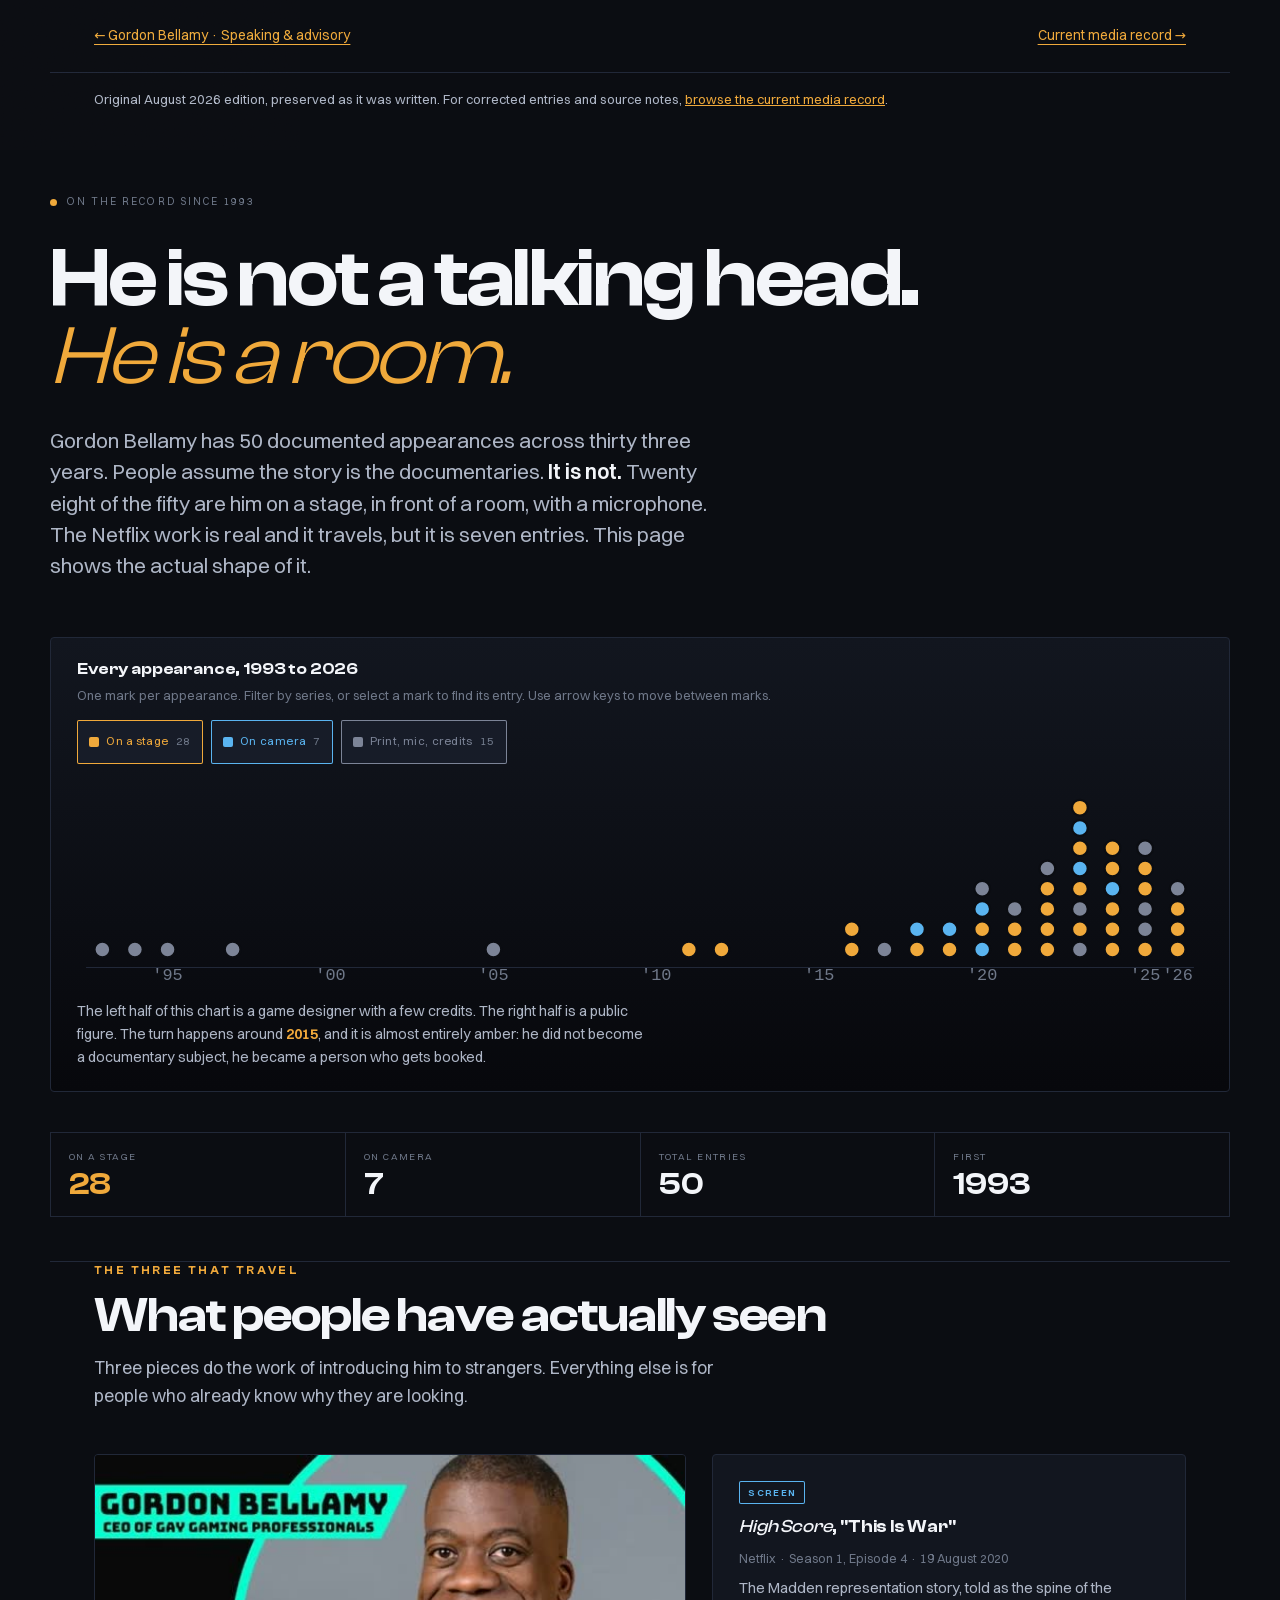
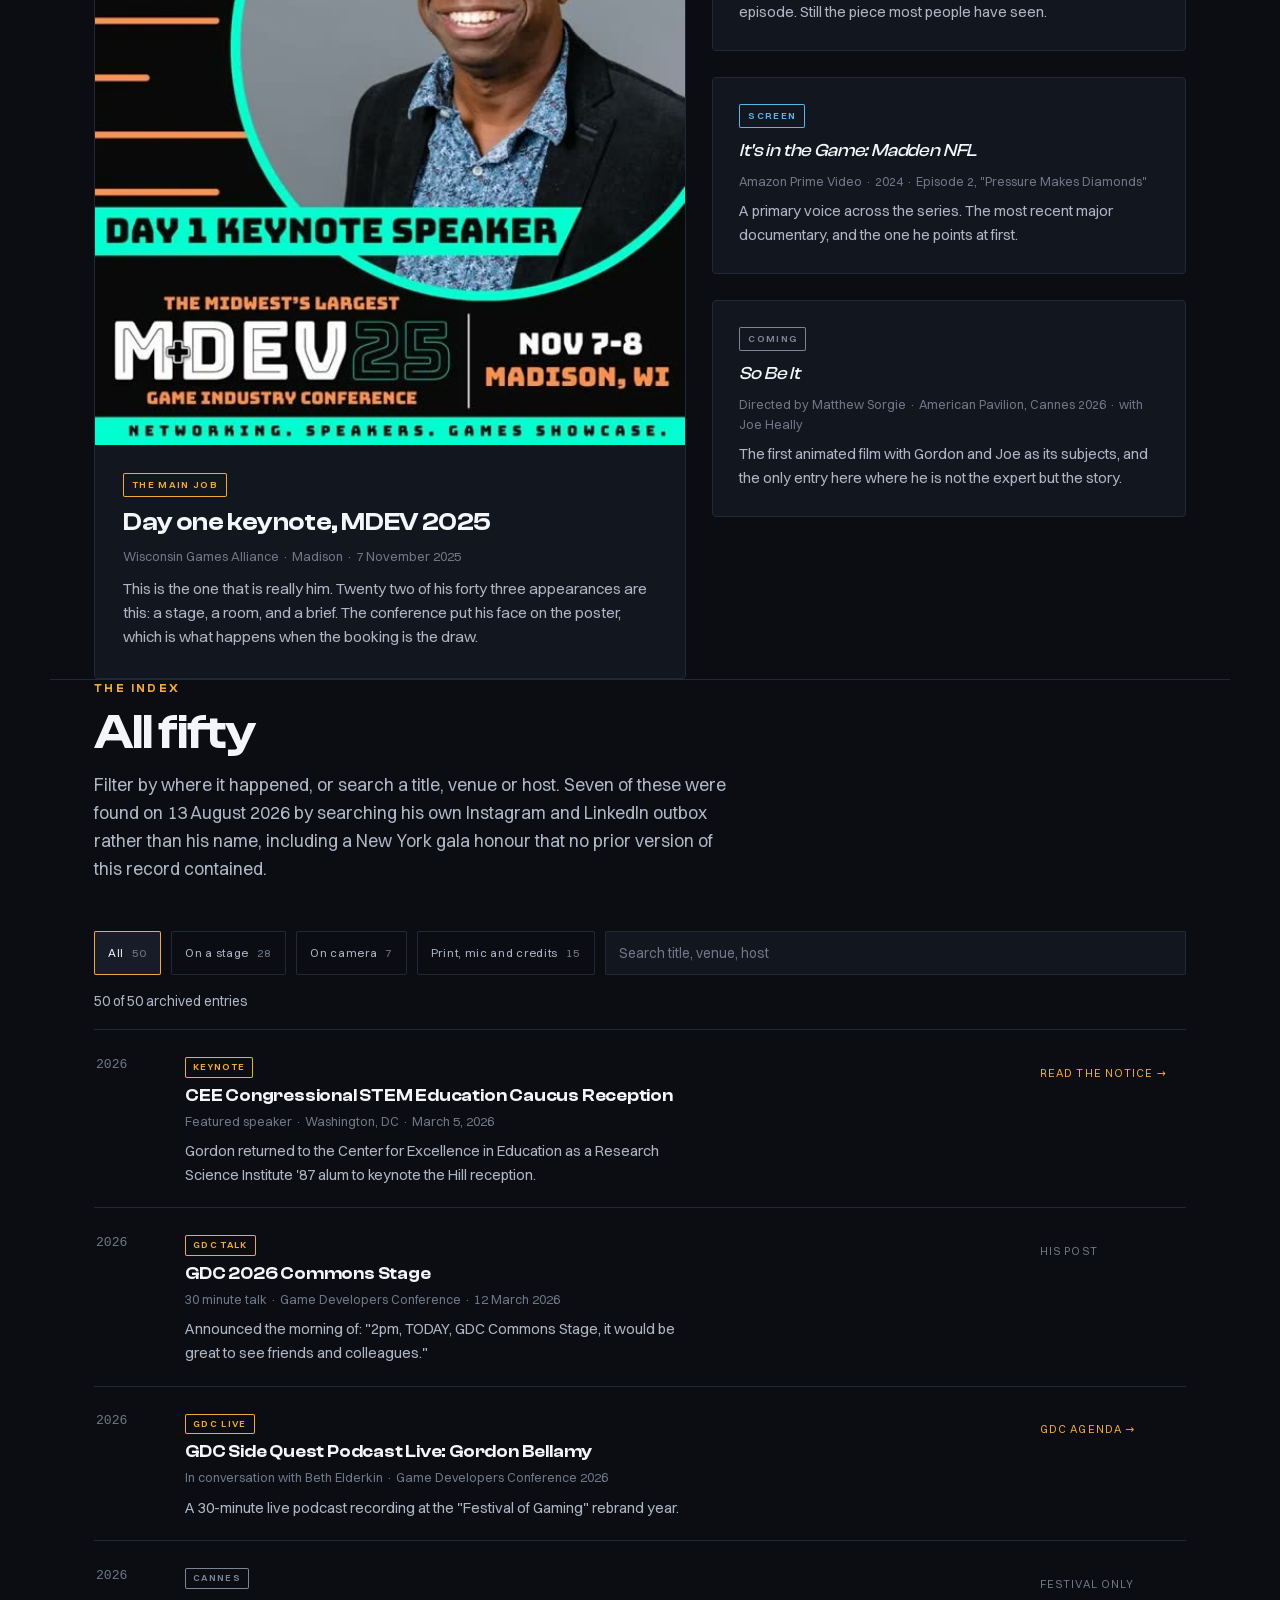
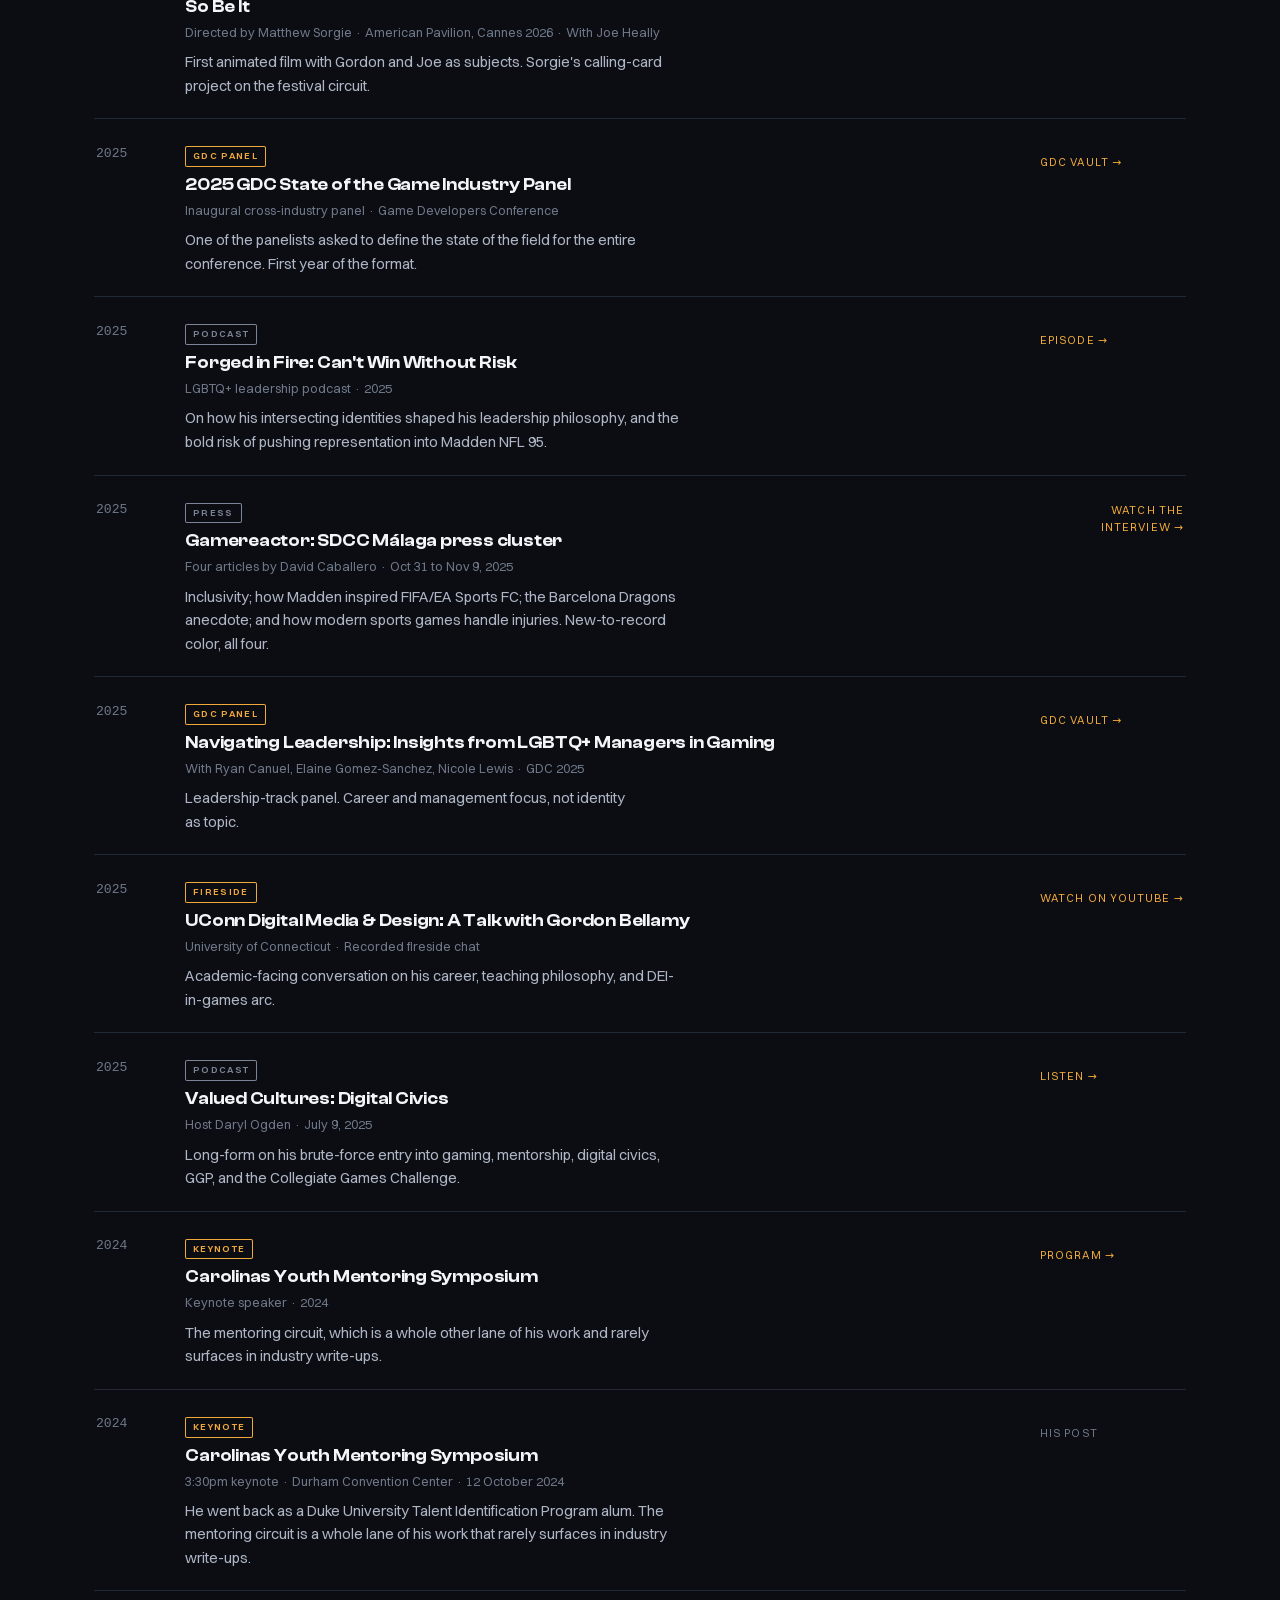
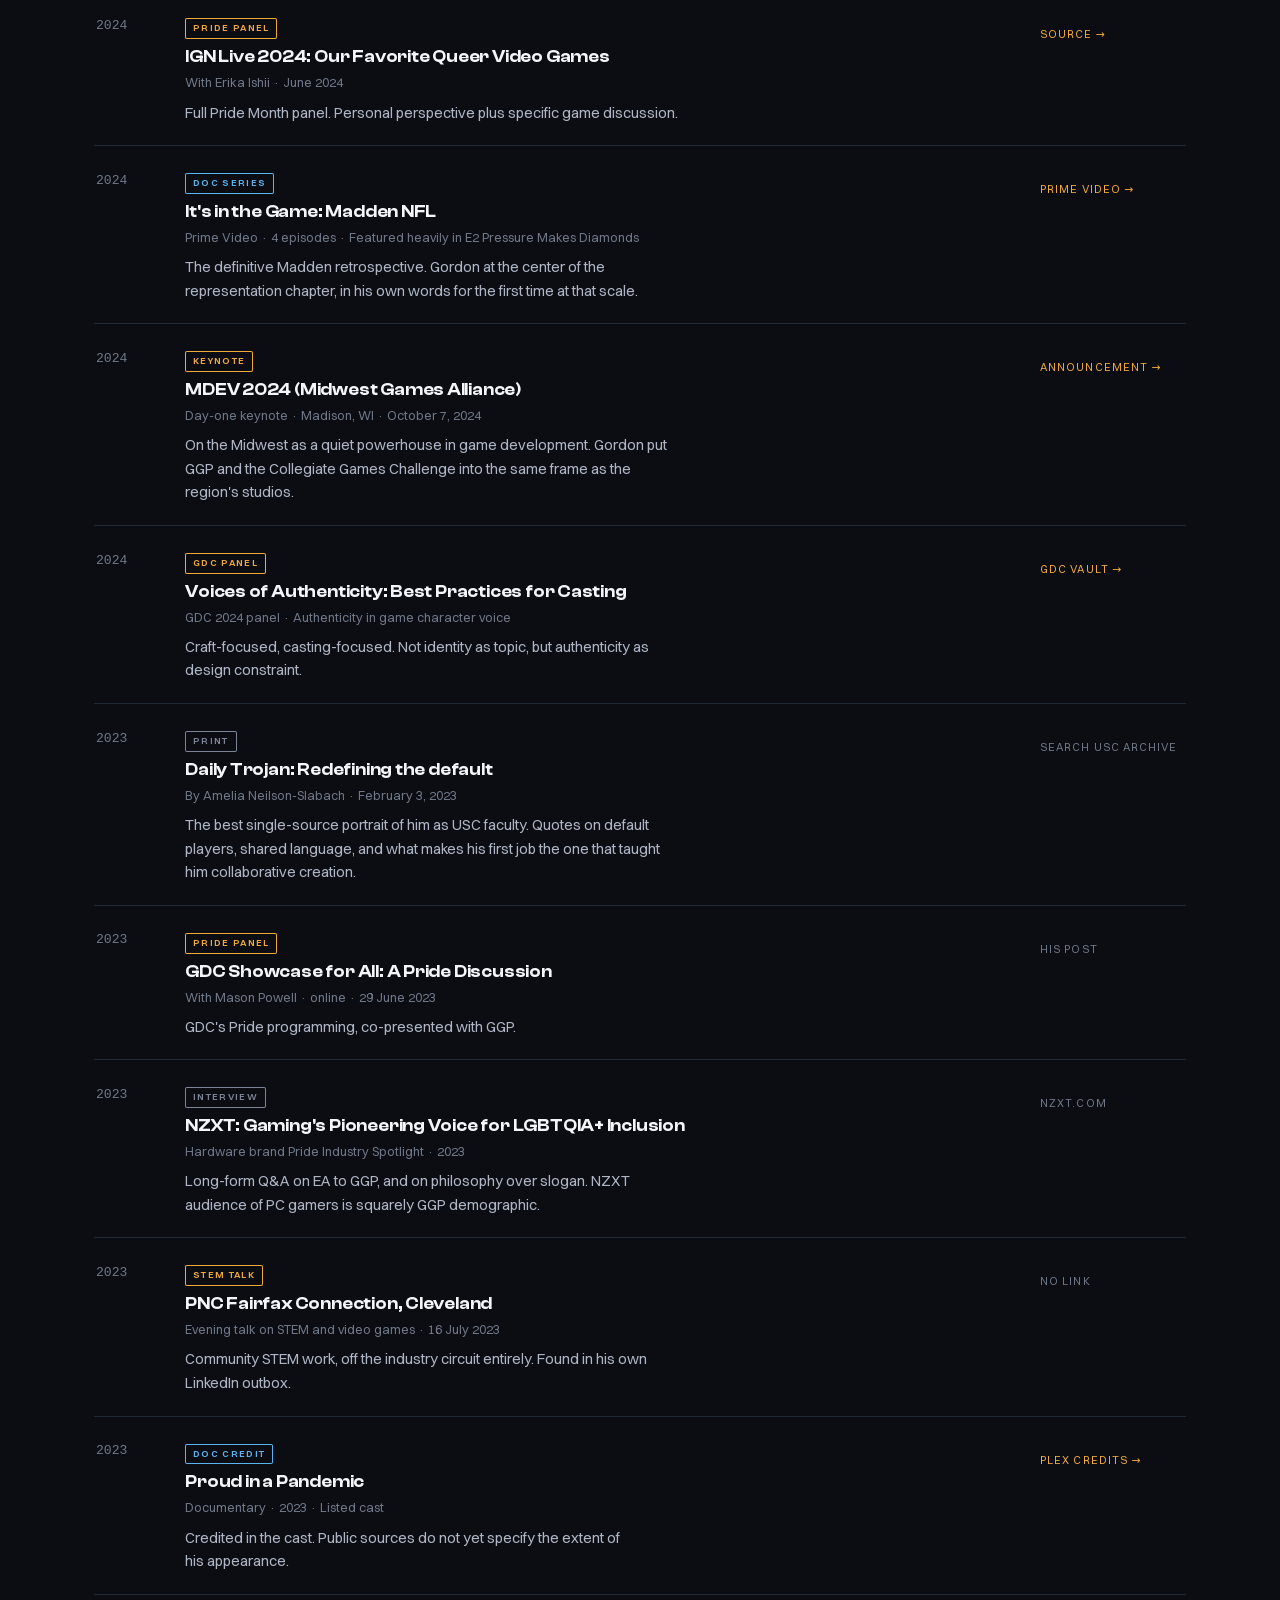
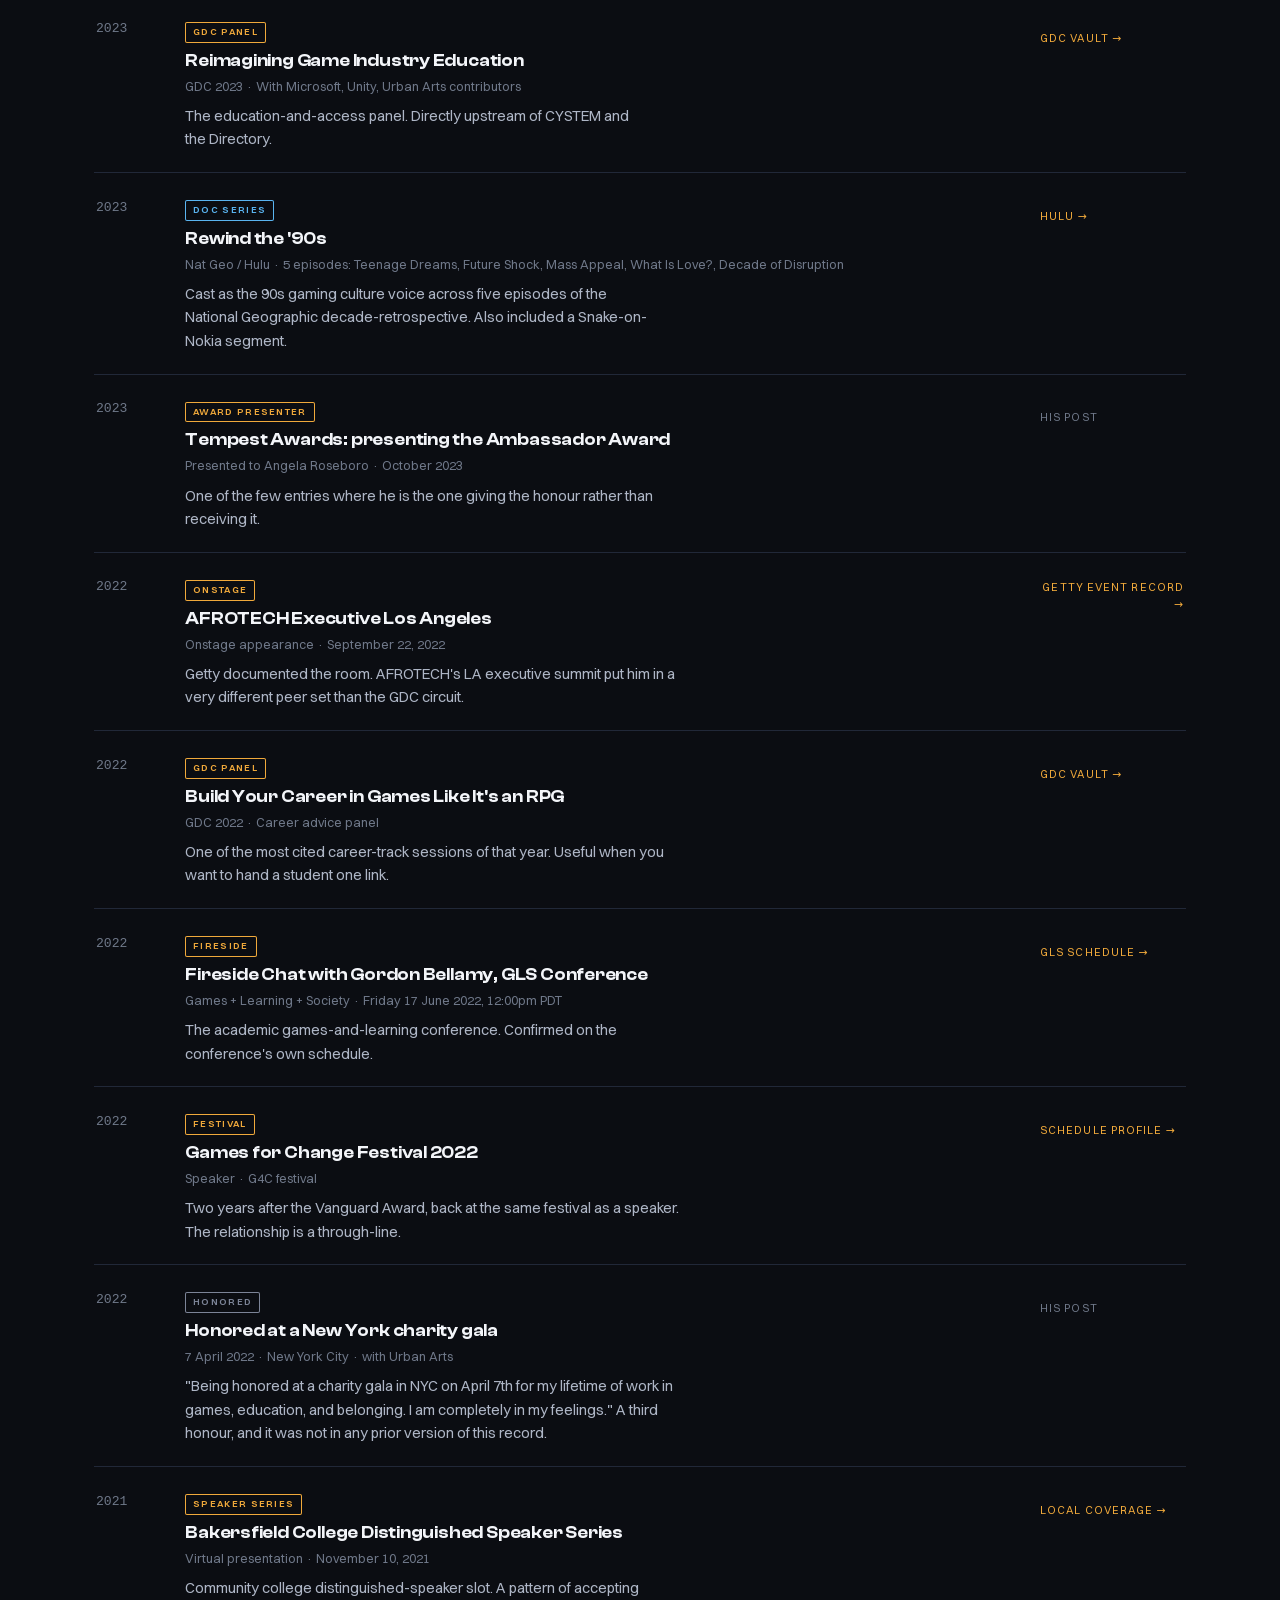
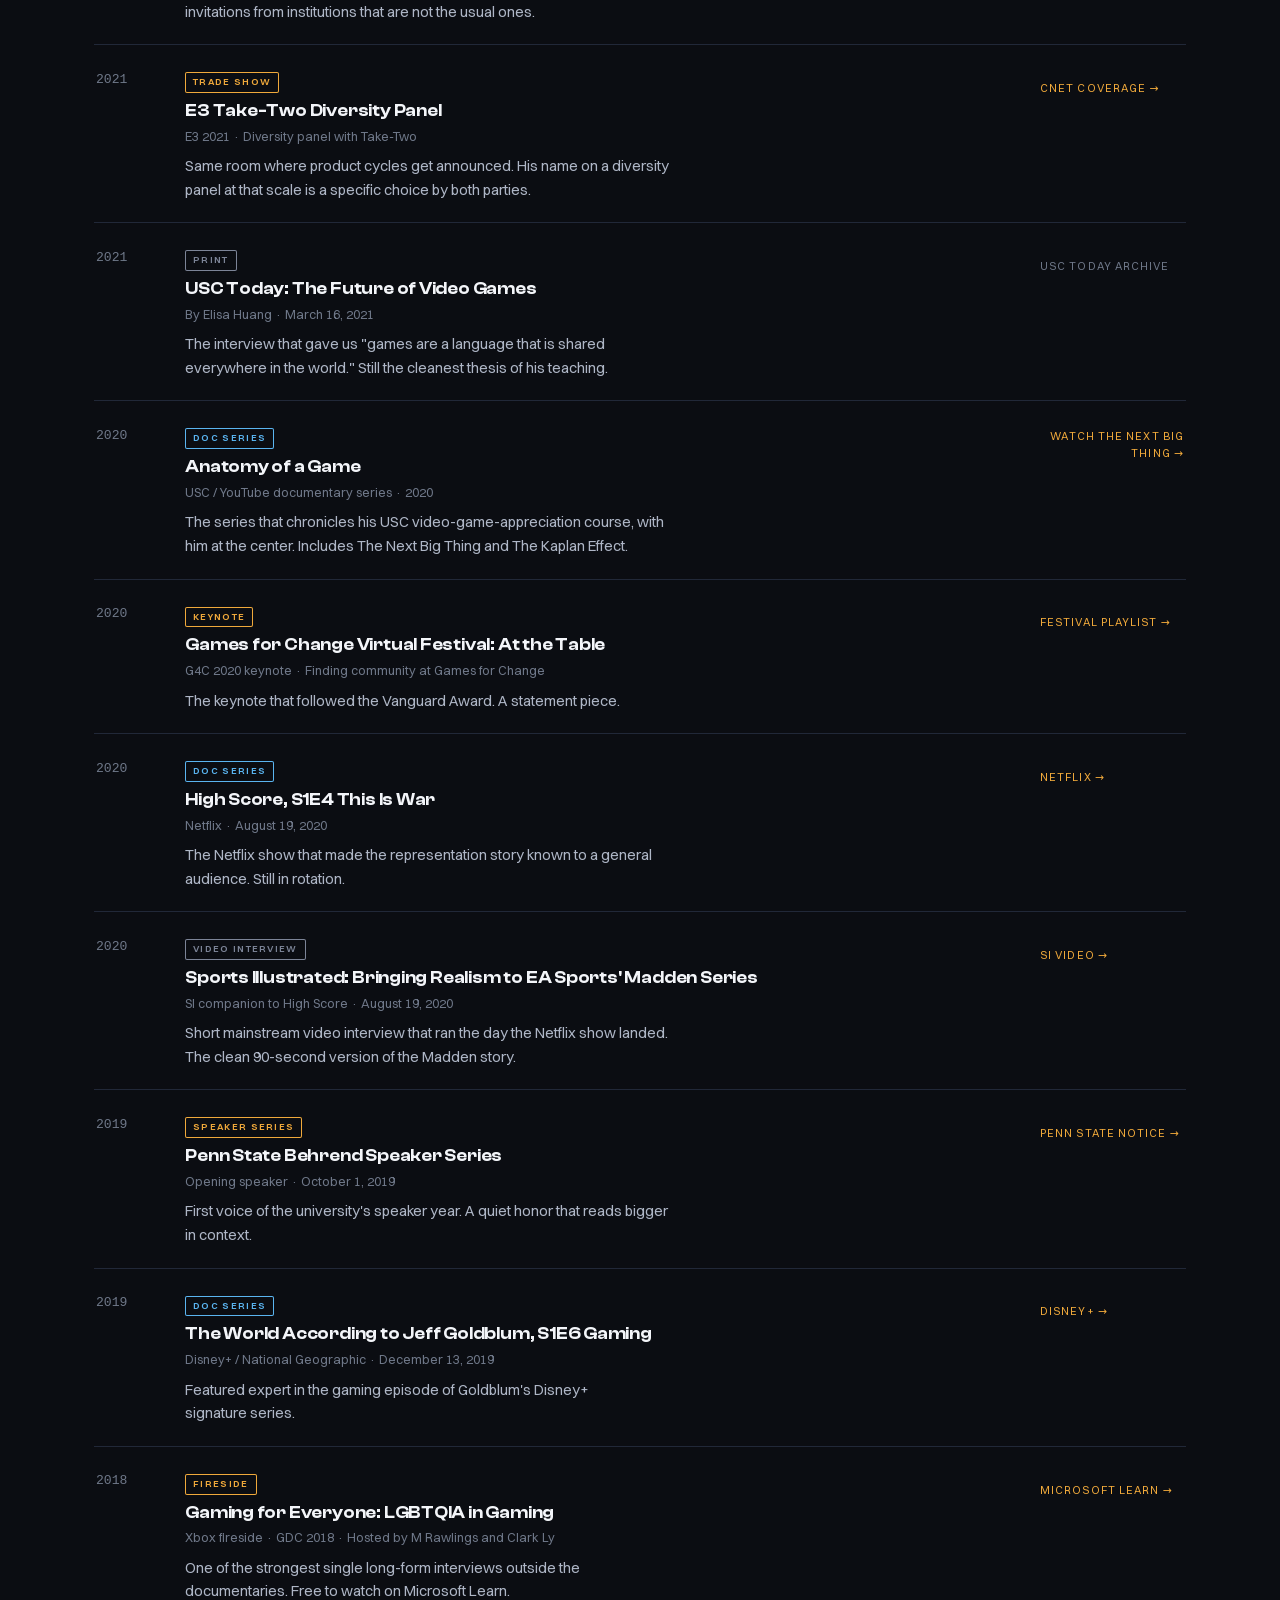
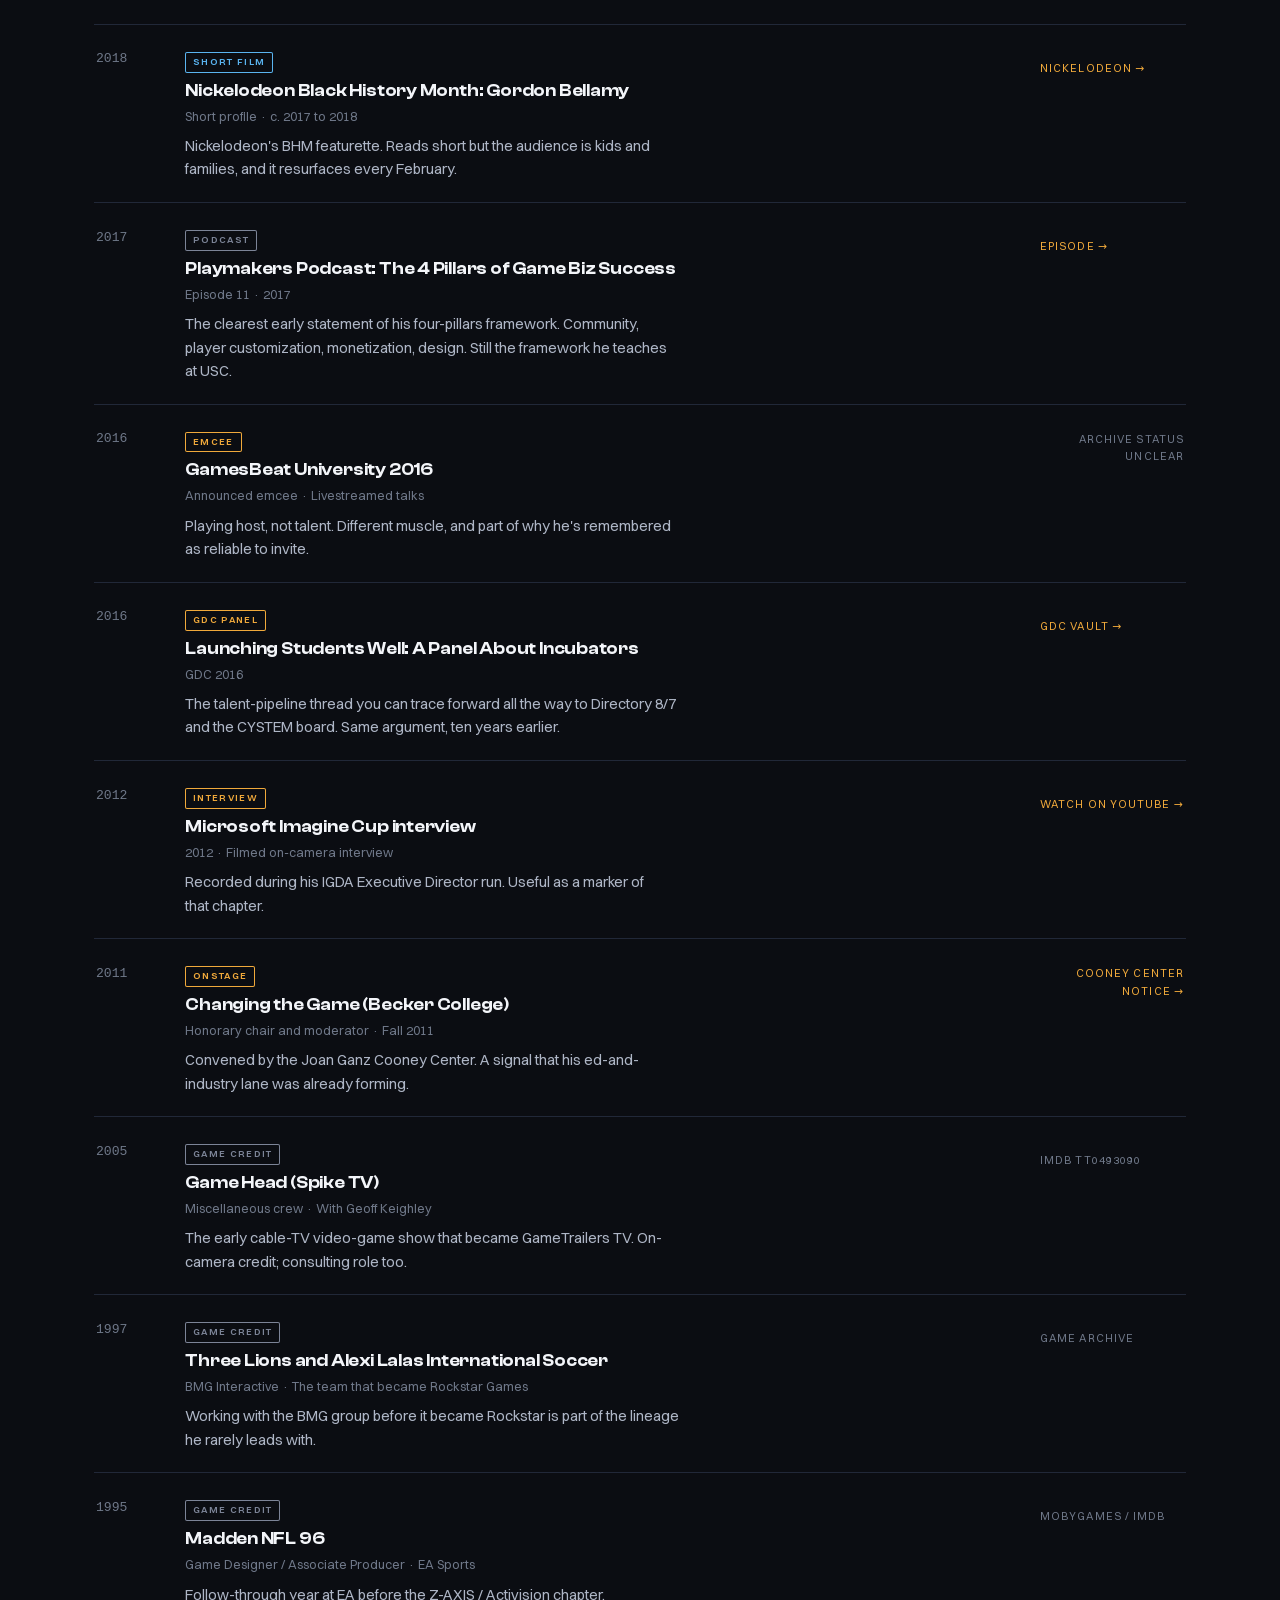
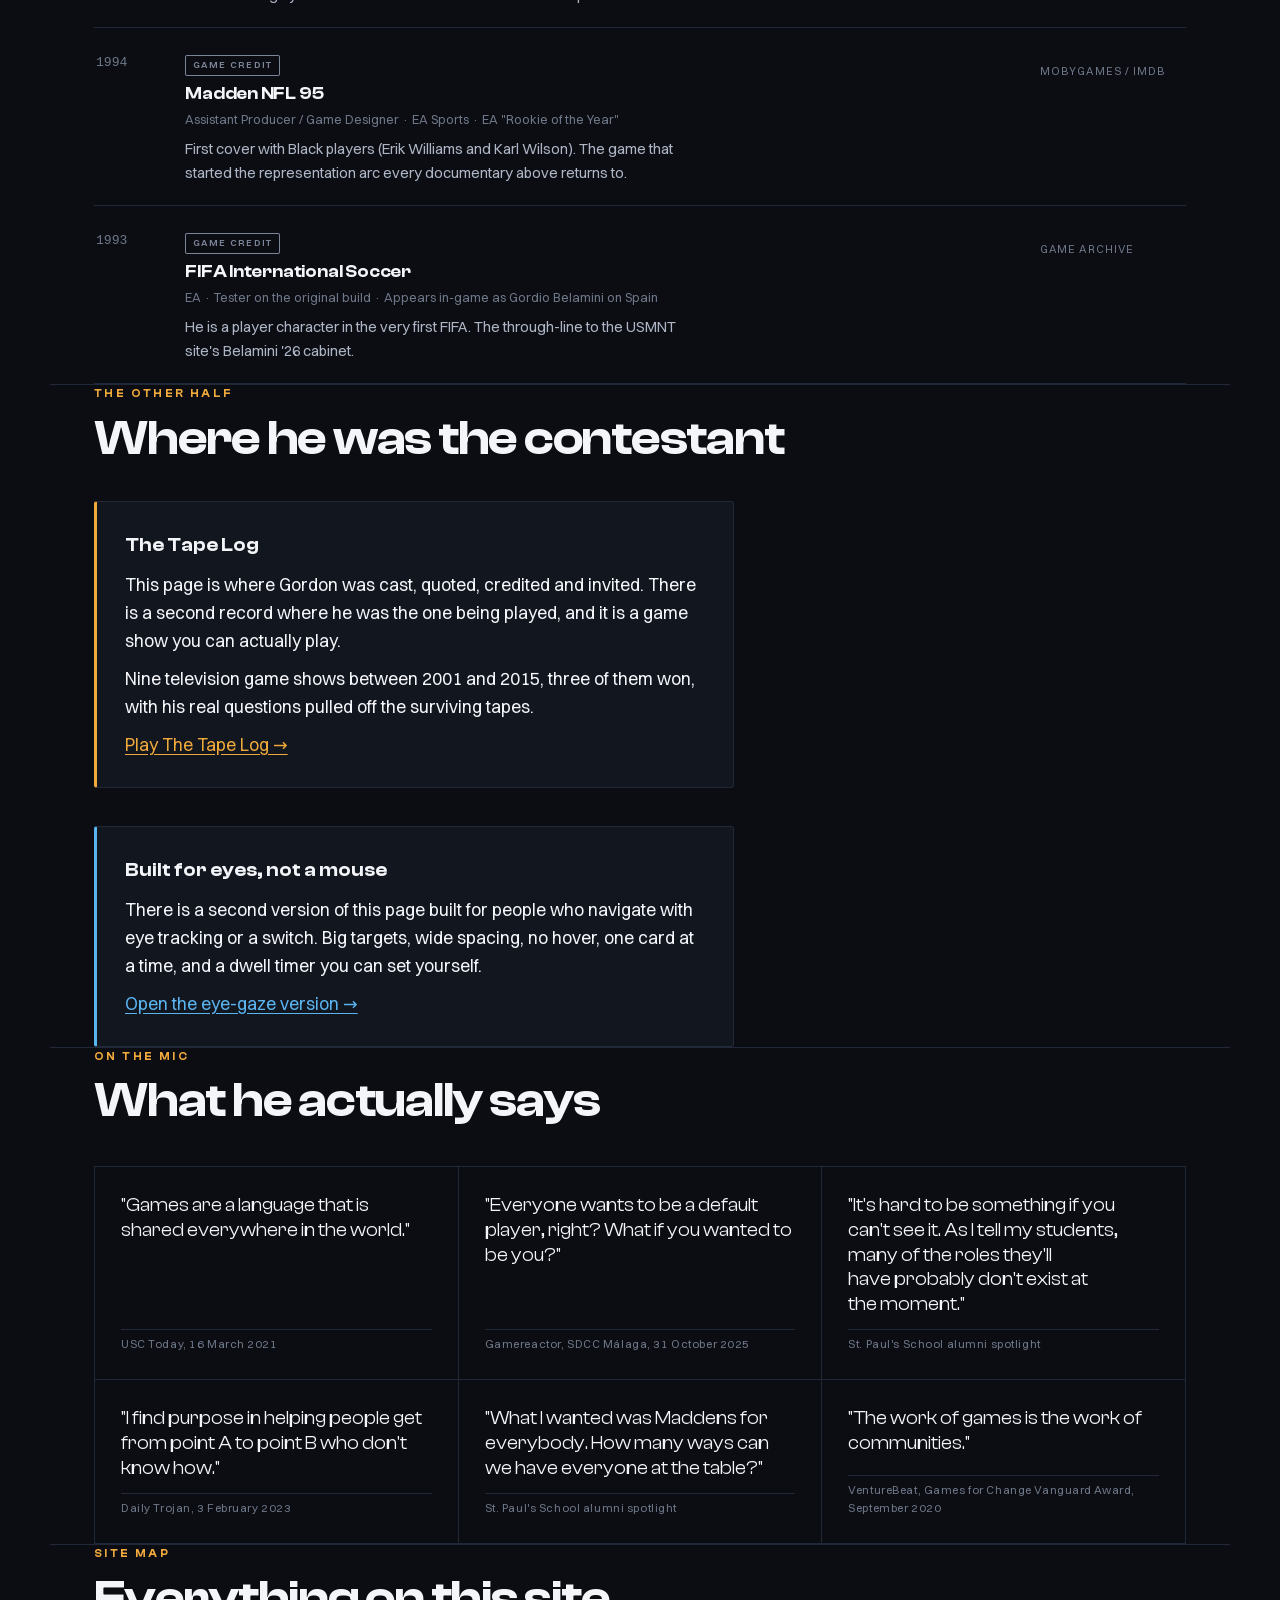
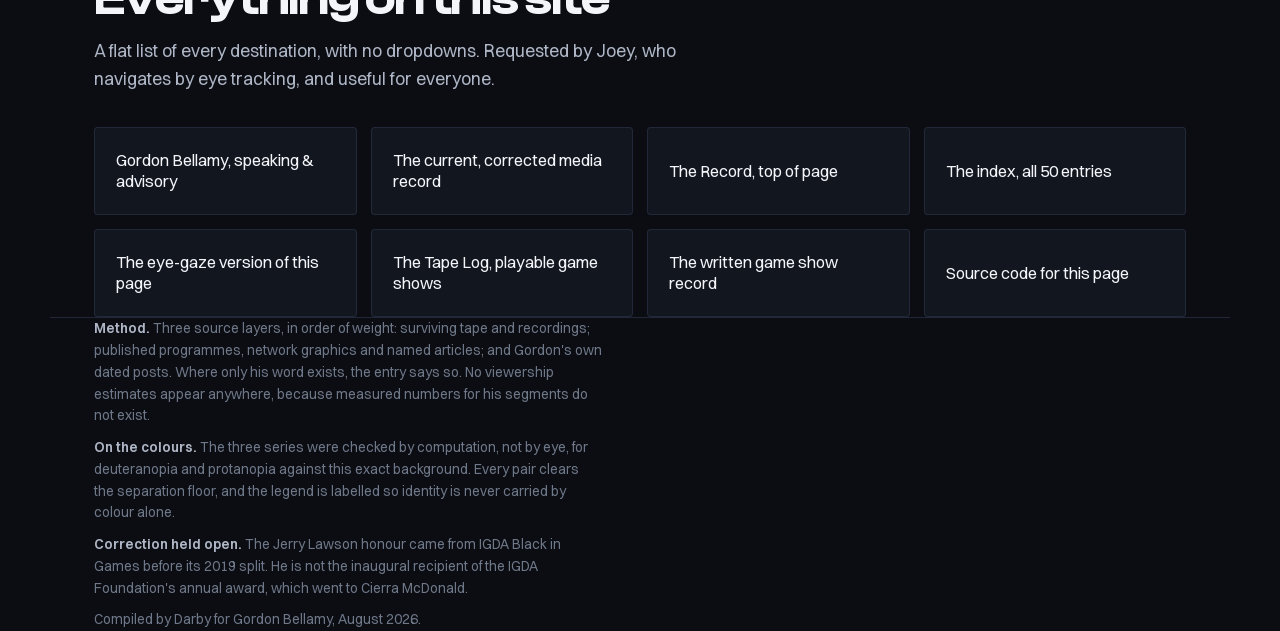
==== commit 1daf4327: "Improve navigation, recovery, and usability" ====
--- a/archive.html
+++ b/archive.html
@@ -171,9 +171,23 @@
     @keyframes rise{from{opacity:0;transform:translateY(16px)}to{opacity:1;transform:none}}
   }
 }
+
+/* Navigational repairs for the preserved August edition. */
+.archive-nav{display:flex;flex-wrap:wrap;justify-content:space-between;gap:10px 24px;padding-block:14px;border-bottom:1px solid var(--rule);font-size:.85rem}
+.archive-nav a{display:inline-flex;align-items:center;min-height:44px;color:var(--stage);text-underline-offset:4px}
+.archive-notice{padding-top:16px;color:var(--ink2);font-size:.82rem}.archive-notice a{color:var(--stage)}
+.archive-skip{position:absolute;top:-100px;left:18px;background:var(--stage);color:var(--ground);padding:12px;z-index:100}.archive-skip:focus{top:12px}
+.archive-results{display:flex;flex-wrap:wrap;gap:12px 24px;align-items:center;justify-content:space-between;margin-bottom:16px;font-size:.85rem;color:var(--ink2)}
+#archive-reset{border:1px solid var(--rule);padding:10px 14px;min-height:44px;border-radius:3px;color:var(--stage)}
+#archive-reset[hidden]{display:none}.chip,.lg{min-height:44px}.row .cta{white-space:normal;overflow-wrap:anywhere;min-height:44px;display:inline-flex;align-items:center}
+.mk:focus{stroke:var(--ink);stroke-width:4}.row h4:focus{outline:2px solid var(--stage);outline-offset:4px}#record{scroll-margin-top:12px}.search{min-height:44px}.row h4,.row p{overflow-wrap:anywhere}
+@media(max-width:600px){.tools{position:static}.archive-results{justify-content:flex-start}}
 </style>
 </head>
 <body>
+<a class="archive-skip" href="#record">Skip to the searchable index</a>
+<nav class="archive-nav wrap" aria-label="Archive navigation"><a href="index.html">← Gordon Bellamy · Speaking & advisory</a><a href="index.html#record">Current media record →</a></nav>
+<p class="archive-notice wrap">Original August 2026 edition, preserved as it was written. For corrected entries and source notes, <a href="index.html#record">browse the current media record</a>.</p>
 
 <svg class="grain" aria-hidden="true"><filter id="g"><feTurbulence type="fractalNoise" baseFrequency="0.82" numOctaves="3"/></filter><rect width="100%" height="100%" filter="url(#g)"/></svg>
 
@@ -186,7 +200,7 @@
     <div class="charthead">
       <div>
         <div class="charttitle">Every appearance, 1993 to 2026</div>
-        <div class="chartsub">One mark per appearance. Click a series to filter the index below.</div>
+        <div class="chartsub">One mark per appearance. Filter by series, or select a mark to find its entry. Use arrow keys to move between marks.</div>
       </div>
       <div class="legend" id="legend"></div>
     </div>
@@ -242,7 +256,7 @@
   </div>
 </section>
 
-<section class="wrap">
+<section class="wrap" id="record">
   <span class="rnum">The index</span>
   <h2>All fifty</h2>
   <p class="sub">Filter by where it happened, or search a title, venue or host. Seven of these were found on 13 August 2026 by searching his own Instagram and LinkedIn outbox rather than his name, including a New York gala honour that no prior version of this record contained.</p>
@@ -252,8 +266,9 @@
     <button class="chip" data-f="stage" aria-pressed="false">On a stage <span class="n">28</span></button>
     <button class="chip" data-f="screen" aria-pressed="false">On camera <span class="n">7</span></button>
     <button class="chip" data-f="else" aria-pressed="false">Print, mic and credits <span class="n">15</span></button>
-    <input class="search" id="q" type="search" placeholder="Search title, venue, host" aria-label="Search the record">
-  </div>
+    <input class="search" id="q" type="search" placeholder="Search title, venue, host" aria-label="Search the record" aria-controls="list">
+  </div>
+  <div class="archive-results"><p id="archive-count" role="status" aria-live="polite" aria-atomic="true"></p><button type="button" id="archive-reset" hidden>Clear search & filters</button></div>
   <div class="list" id="list"></div>
 </section>
 
@@ -292,6 +307,8 @@
   <h2>Everything on this site</h2>
   <p class="sub">A flat list of every destination, with no dropdowns. Requested by Joey, who navigates by eye tracking, and useful for everyone.</p>
   <nav class="mapgrid" aria-label="Site map">
+    <a href="index.html">Gordon Bellamy, speaking & advisory</a>
+    <a href="index.html#record">The current, corrected media record</a>
     <a href="#top">The Record, top of page</a>
     <a href="#record">The index, all 50 entries</a>
     <a href="./eyes.html">The eye-gaze version of this page</a>
@@ -349,7 +366,7 @@
   var W=1000, padL=8, padR=8, padB=26, r=7, gap=4;
   var colW=(W-padL-padR)/YEARS.length;
   var H=padB + maxStack*(r*2+gap) + 10;
-  var svg='<svg viewBox="0 0 '+W+' '+H+'" role="img" aria-label="Every appearance from 1993 to 2026, one mark per appearance, coloured by whether it was on a stage, on camera, or in print, on a microphone or in game credits.">';
+  var svg='<svg viewBox="0 0 '+W+' '+H+'" role="group" aria-label="Every appearance from 1993 to 2026, one mark per appearance, coloured by whether it was on a stage, on camera, or in print, on a microphone or in game credits.">';
   /* recessive baseline */
   svg+='<line x1="'+padL+'" y1="'+(H-padB+9)+'" x2="'+(W-padR)+'" y2="'+(H-padB+9)+'" stroke="#212838" stroke-width="1"/>';
   YEARS.forEach(function(y,i){
@@ -367,11 +384,28 @@
   svg+='</svg>';
   var old=plot.querySelector("svg"); if(old) old.remove();
   plot.insertAdjacentHTML("afterbegin",svg);
-  plot.querySelectorAll(".mk").forEach(function(c){
+  var marks=Array.from(plot.querySelectorAll(".mk"));
+  marks.forEach(function(c,i){
+    var entry=ENTRIES[+c.dataset.i];
+    c.setAttribute("role","button");
+    c.setAttribute("tabindex",i===0?"0":"-1");
+    c.setAttribute("aria-label",entry.year+": "+entry.title+". Show this entry.");
+    c.addEventListener("keydown",function(event){
+      if(["ArrowRight","ArrowDown","ArrowLeft","ArrowUp","Home","End"].includes(event.key)){
+        event.preventDefault();
+        var next=event.key==="Home"?0:event.key==="End"?marks.length-1:(i+(["ArrowRight","ArrowDown"].includes(event.key)?1:marks.length-1))%marks.length;
+        marks.forEach(function(mark){mark.setAttribute("tabindex","-1");});
+        marks[next].setAttribute("tabindex","0");marks[next].focus();
+      }else if(event.key==="Enter"||event.key===" "){
+        event.preventDefault();c.dispatchEvent(new MouseEvent("click",{bubbles:true}));
+      }else if(event.key==="Escape"){tip.classList.remove("on");}
+    });
+    c.addEventListener("blur",function(){tip.classList.remove("on");});
+    c.addEventListener("focus",function(){c.dispatchEvent(new MouseEvent("mouseenter"));});
     c.style.cursor="pointer";
     c.addEventListener("mouseenter",function(ev){
       var e=ENTRIES[+c.dataset.i];
-      tip.innerHTML='<span class="t">'+e.title+'</span><span class="m">'+(e.meta||e.badge)+'</span>';
+      tip.replaceChildren(el("span","t",e.title),el("span","m",e.meta||e.badge));
       var pr=plot.getBoundingClientRect(), cr=c.getBoundingClientRect();
       tip.style.left=(cr.left-pr.left+cr.width/2)+"px";
       tip.style.top=(cr.top-pr.top)+"px";
@@ -384,7 +418,8 @@
       state.filter=e.series;
       Object.keys(state.series).forEach(function(k){state.series[k]=(k===e.series);});
       syncLegend(); syncChips(); draw(); render();
-      document.getElementById("list").scrollIntoView({behavior:reduce?"auto":"smooth",block:"start"});
+      var target=document.getElementById("archive-entry-"+c.dataset.i);
+      if(target){target.scrollIntoView({behavior:reduce?"auto":"smooth",block:"center"});target.querySelector("h4").focus({preventScroll:true});}
     });
   });
 }
@@ -399,28 +434,30 @@
 /* ---------- index ---------- */
 var list=document.getElementById("list");
 function render(){
-  var q=state.q.toLowerCase();
+  var q=state.q.trim().toLowerCase();
   var rows=ENTRIES.filter(function(e){
     if(state.filter!=="all" && e.series!==state.filter) return false;
     if(state.filter==="all" && !state.series[e.series]) return false;
-    if(q && (e.search+" "+e.title+" "+e.meta).toLowerCase().indexOf(q)<0) return false;
+    if(q && (e.year+" "+e.search+" "+e.title+" "+e.meta).toLowerCase().indexOf(q)<0) return false;
     return true;
   });
+  document.getElementById("archive-count").textContent=rows.length+" of "+ENTRIES.length+" archived entries";
+  document.getElementById("archive-reset").hidden=!q && Object.keys(state.series).every(function(k){return state.series[k];});
   list.innerHTML="";
-  if(!rows.length){ list.appendChild(el("p","empty","Nothing matches that. Try a shorter search.")); return; }
+  if(!rows.length){ list.appendChild(el("p","empty","Nothing matches these filters. Clear search & filters to see the full archive.")); return; }
   rows.forEach(function(e){
-    var row=el("div","row "+e.series);
+    var row=el("div","row "+e.series);row.id="archive-entry-"+ENTRIES.indexOf(e);
     row.appendChild(el("span","yr mono",e.year));
     var main=el("div","main");
     if(e.badge) main.appendChild(el("span","badge",e.badge));
-    var h=el("h4"); h.textContent=e.title; main.appendChild(h);
+    var h=el("h4");h.tabIndex=-1;h.textContent=e.title; main.appendChild(h);
     if(e.meta) main.appendChild(el("p","m",e.meta));
     if(e.note) main.appendChild(el("p","n",e.note));
     row.appendChild(main);
     if(e.url){
       var a=document.createElement("a");
       a.className="cta"; a.href=e.url; a.target="_blank"; a.rel="noopener";
-      a.textContent=(e.cta||"Source")+" →";
+      a.textContent=(e.cta||"Source")+" →";a.setAttribute("aria-label",(e.cta||"Source")+": "+e.title+" (opens in a new tab)");
       row.appendChild(a);
     } else {
       row.appendChild(el("span","cta none",e.cta||"No link"));
@@ -442,6 +479,11 @@
 });
 document.getElementById("q").addEventListener("input",function(){ state.q=this.value; render(); });
 
+document.getElementById("archive-reset").addEventListener("click",function(){
+  state.q="";state.filter="all";document.getElementById("q").value="";
+  Object.keys(state.series).forEach(function(k){state.series[k]=true;});
+  syncLegend();syncChips();draw();render();document.getElementById("q").focus();
+});
 draw(); render();
 })();
 </script>
